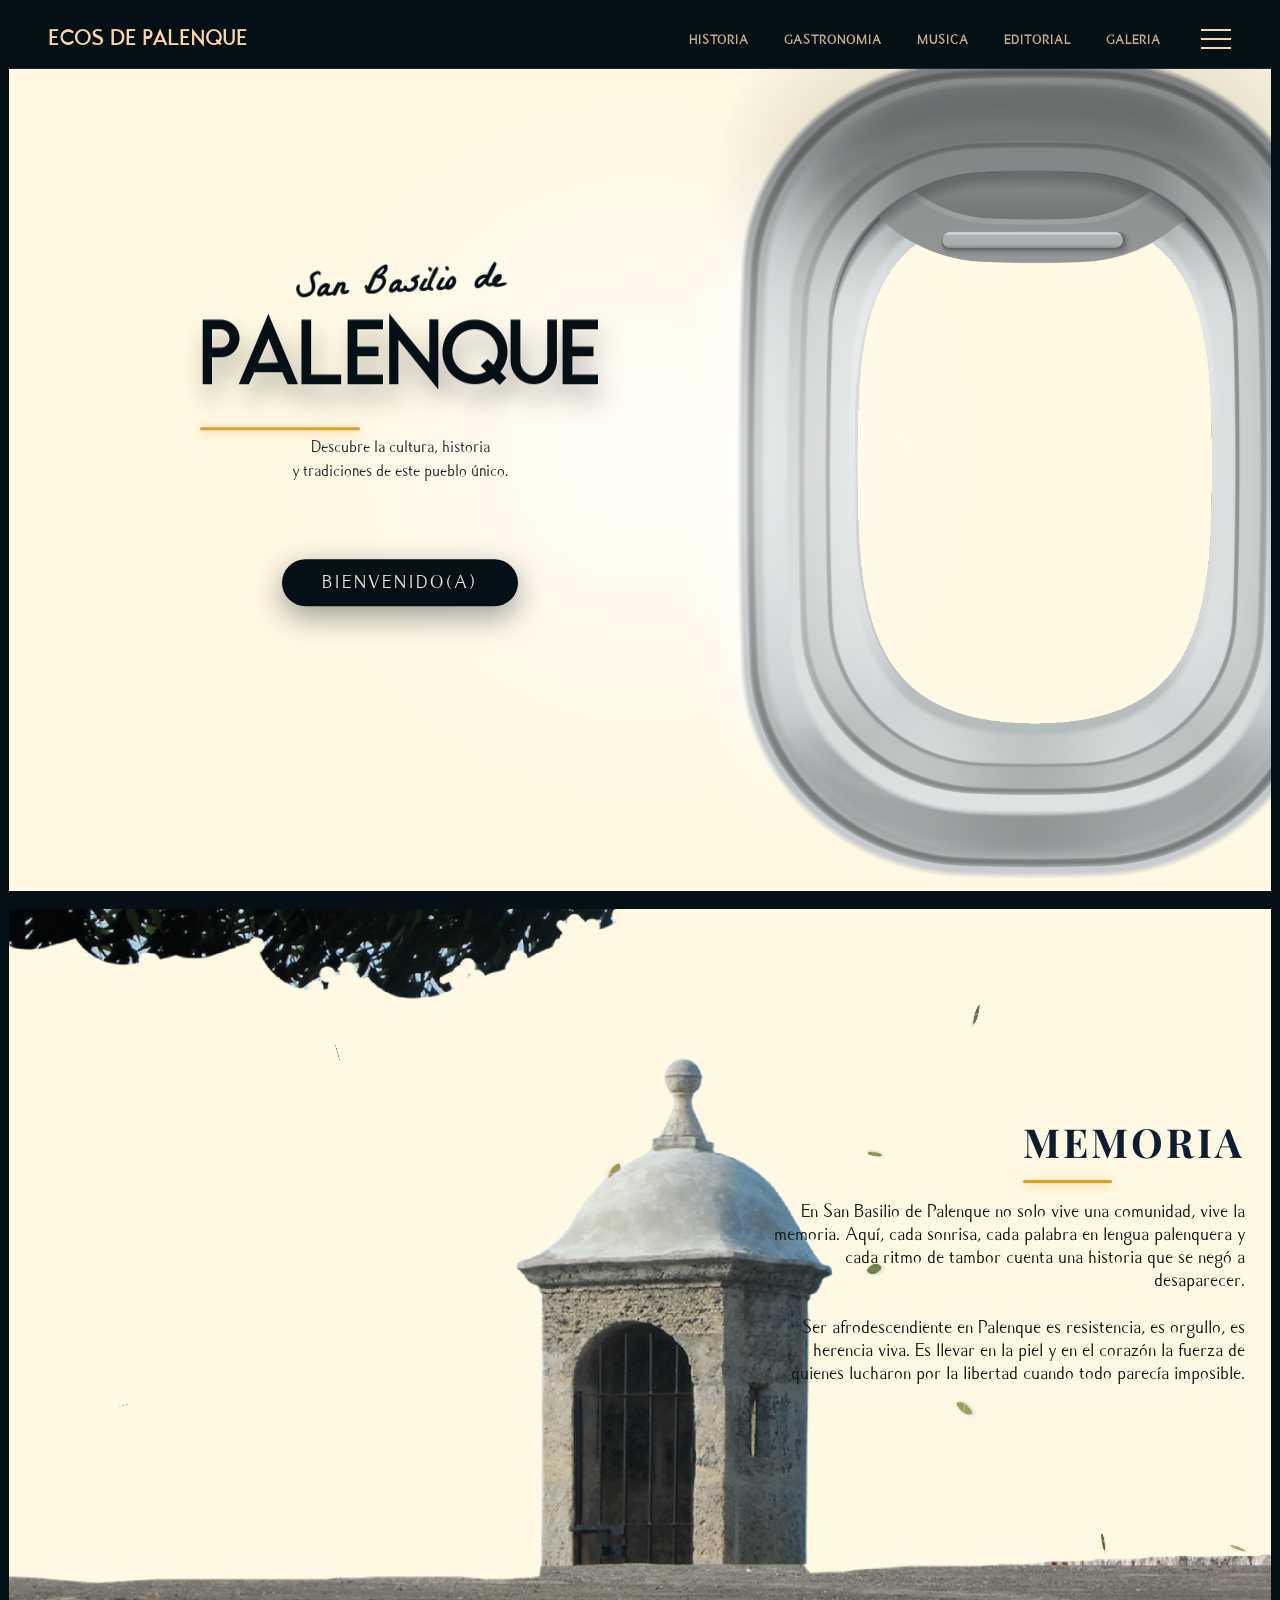
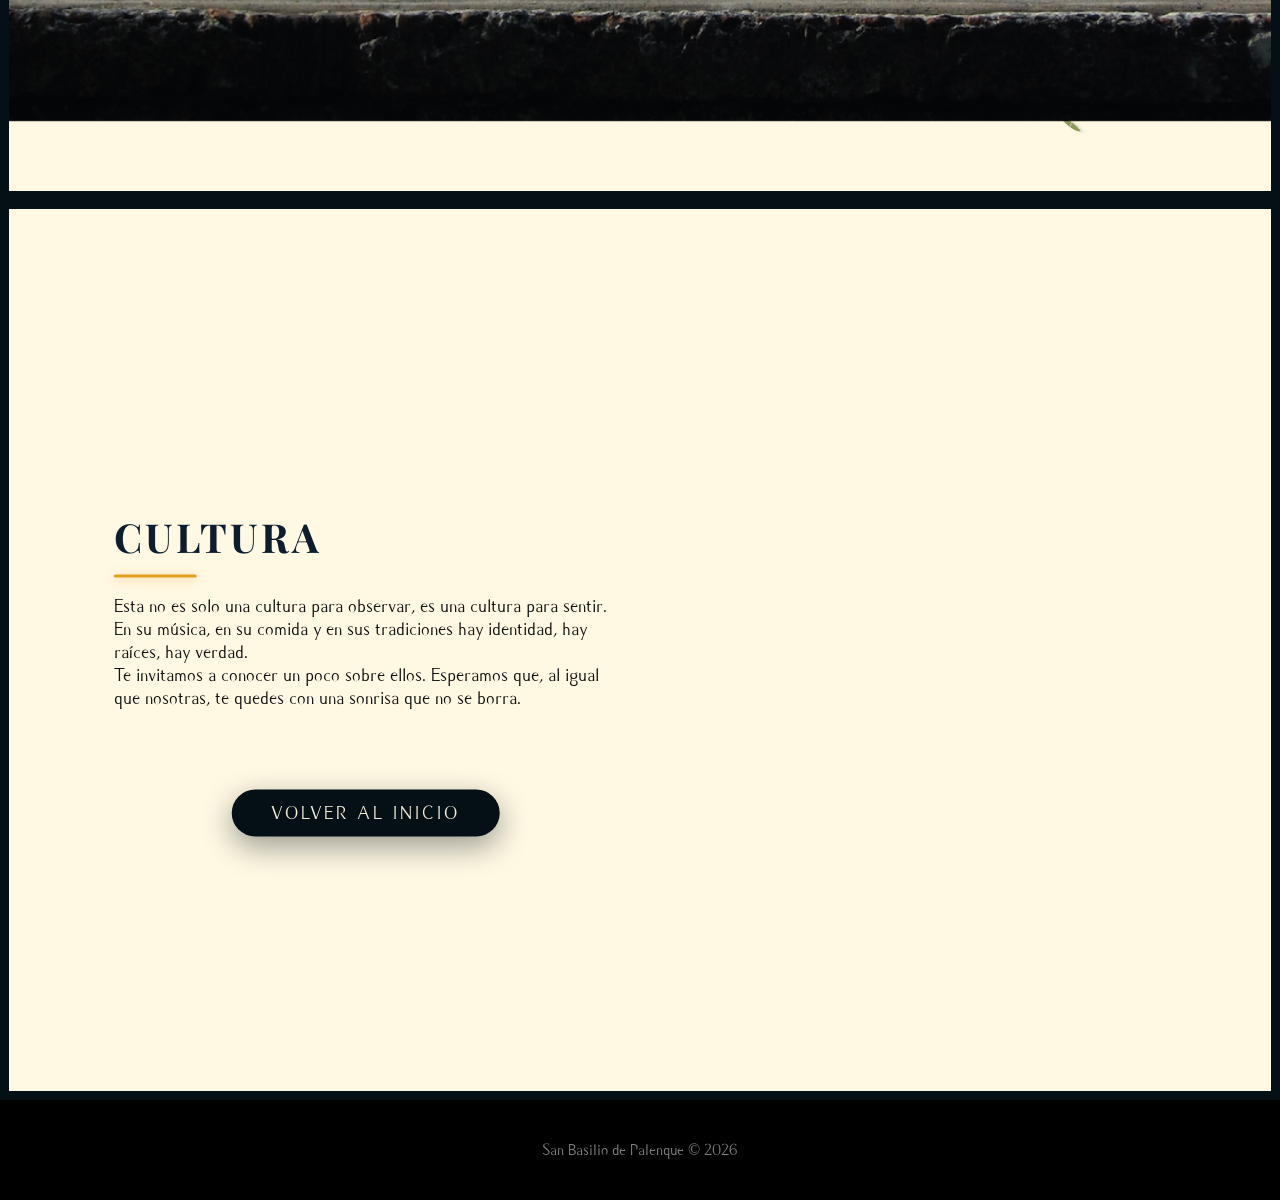
==== 2.html @ d78c1c6d "pagina web de proyecto final" ====
<!DOCTYPE html>
<html lang="es">

<head>
    <meta charset="UTF-8">
    <meta name="viewport" content="width=device-width, initial-scale=1.0">
    <title>San Basilio de Palenque – Portada</title>
    <link rel="stylesheet" href="styles.css?v=10">
</head>

<body>
    <!-- PANEL LATERAL (VENTANA AZUL) -->
    <div class="panel" id="panel">
        <nav>
            <ul>
                <li><a href="2.html">INICIO</a></li>
                <li><a href="explora.html">EXPLORAR</a></li>
                <li><a href="cartografia.html">CARTOGRAFIA</a></li>
                <li><a href="actividades.html">ACTIVIDADES</a></li>
            </ul>
        </nav>
    </div>

    <!-- SECCIÓN 1: PORTADA (AVIÓN) -->
    <section id="hero-parallax" class="sec-parallax">
        <div class="parallax-container">
            <!-- Header con Logo Texto y Nav -->
            <header class="header-principal">
                <div class="header-brand">
                    <span class="ecos-palenque">ECOS DE PALENQUE</span>
                </div>
                <div class="header-right-side">
                    <nav class="nav-desktop">
                        <ul>
                            <li><a href="historia.html">HISTORIA</a></li>
                            <li><a href="gastronomia.html">GASTRONOMIA</a></li>
                            <li><a href="musica.html">MUSICA</a></li>
                            <li><a href="editorial.html">EDITORIAL</a></li>
                            <li><a href="galeria.html">GALERIA</a></li>
                        </ul>
                    </nav>
                    <!-- BOTÓN HAMBURGUESA INTEGRADO -->
                    <div id="btnMenu" class="hamburguesa-header">
                        <span></span>
                        <span></span>
                        <span></span>
                    </div>
                </div>
            </header>

            <div class="layer layer-bg" data-speed="0">
                <img src="parallax/fondo azul.jpg" alt="Fondo Azul" class="hero-window-pos">
            </div>
            
            <div class="layer layer-fg hero-window-layer" data-speed="0">
                <img src="parallax/avion sin fondo2.png" alt="Ventana Avión" class="hero-window-pos"> 
                <div class="light-overlay"></div>
                <div class="hero-title-container">
                    <h2 class="san-basilio">San Basilio de</h2>
                    <h1 class="palenque">PALENQUE</h1>
                    <p class="hero-subtitle">Descubre la cultura, historia<br>y tradiciones de este pueblo único.</p>
                    <button id="btnBienvenida" class="btn-bienvenida">BIENVENIDO(A)</button>
                </div>
            </div>

        </div>
    </section>

    <!-- SECCIÓN 2: MEMORIA (ÁRBOL Y GARITA) -->
    <section id="memory-parallax" class="sec-parallax">
        <div class="parallax-container">
            <div class="layer layer-bg" data-speed="-0.3" style="background-image: url('parallax/fondo azul.jpg');"></div>
            <!-- Capa de Memoria Image parallax -->
            <div class="layer layer-fg" data-speed="0.15">
                <img src="parallax/3.png" alt="Overlay Memoria" class="memory-img-pos">
            </div>
            <!-- Capa de Texto Estática -->
            <div class="layer layer-fg" data-speed="0">
                <div class="content-text memory-text">
                    <h1 class="section-title animate-on-scroll">MEMORIA</h1>
                    <p>En San Basilio de Palenque no solo vive una comunidad, vive la memoria. Aquí, cada sonrisa, cada palabra en lengua palenquera y cada ritmo de tambor cuenta una historia que se negó a desaparecer.</p>
                    <p>Ser afrodescendiente en Palenque es resistencia, es orgullo, es herencia viva. Es llevar en la piel y en el corazón la fuerza de quienes lucharon por la libertad cuando todo parecía imposible.</p>
                </div>
            </div>
        </div>
    </section>

    <!-- SECCIÓN 3: CULTURA (IGLESIA) -->
    <section id="culture-parallax" class="sec-parallax">
        <div class="parallax-container">
            <div class="layer layer-bg" data-speed="-0.3" style="background-image: url('parallax/fondo azul.jpg');"></div>
            <!-- CAPA DE LA IGLESIA -->
            <div class="layer layer-fg" data-speed="1.2"> 
                <img src="parallax/4.png" alt="Church" class="img-full church-img-pos">
            </div>
            <!-- CAPA DE TEXTO -->
            <div class="layer layer-fg" data-speed="0">
                <div class="culture-text-pos">
                    <h1 class="section-title animate-on-scroll">CULTURA</h1>
                    <p>Esta no es solo una cultura para observar, es una cultura para sentir. En su música, en su comida y en sus tradiciones hay identidad, hay raíces, hay verdad.</p>
                    <p>Te invitamos a conocer un poco sobre ellos. Esperamos que, al igual que nosotras, te quedes con una sonrisa que no se borra.</p>
                    <div style="display: flex; justify-content: center; margin-top: 30px;">
                        <a href="2.html" class="btn-bienvenida" style="text-decoration: none; display: inline-block; opacity: 1; animation: none; letter-spacing: 3px;">VOLVER AL INICIO</a>
                    </div>
                </div>
            </div>
        </div>
    </section>

    <footer style="height: 100px; background: #000; display: flex; align-items: center; justify-content: center;">
        <p style="color: #fff; font-family: 'carmelle'; opacity: 0.5;">San Basilio de Palenque &copy; 2026</p>
    </footer>

    <script src="javascript.js"></script>
</body>

</html>
---- styles.css ----
@font-face {
    font-family: "belle";
    src: url("fonts/La Belle Aurore.ttf");
}

@font-face {
    font-family: "bixton";
    src: url("fonts/Brixton Book.ttf");
}

@font-face {
    font-family: "cardo";
    src: url("fonts/Cardo-Regular.ttf");
}

@font-face {
    font-family: "Playfair Display";
    src: url("fonts/PlayfairDisplay-VariableFont_wght.ttf");
}

@font-face {
    font-family: "carmelle";
    src: url("fonts/Caramella_Regular.ttf");
}

/* RESET & BASE */
* {
    margin: 0;
    padding: 0;
    box-sizing: border-box;
}

body {
    background: #fcd5a3;
    overflow-x: hidden;
    scroll-behavior: smooth;
    font-family: "cardo", serif;
}

/* HEADER & NAV - Estilo Minimalista */
/* HEADER & NAV - Estilo Minimalista */
.header-principal {
    position: absolute;
    top: 0;
    left: 0;
    width: 100%;
    height: 60px; /* Cabecera delgada */
    background: #051016; /* Color de la palet: Negro/Azul profundo */
    display: flex;
    justify-content: space-between;
    align-items: center;
    padding: 0 40px;
    z-index: 2500;
    pointer-events: auto;
    border-bottom: 1px solid rgba(255,255,255,0.1);
}

/* Modifier for subpages: sticky to keep nav visible */
.subpage-header {
    position: sticky !important;
    top: 0;
    box-shadow: 0 4px 20px rgba(0,0,0,0.3);
}

.ecos-palenque, .logo-link {
    font-family: 'bixton', sans-serif;
    font-size: 16pt;
    font-weight: bold;
    color: #fcd5a3 !important; /* Color de la paleta: Beige */
    letter-spacing: 2px;
    text-transform: uppercase;
    text-decoration: none;
}

.header-right-side {
    display: flex;
    align-items: center;
    gap: 40px;
}

.nav-desktop {
    pointer-events: auto;
}

.nav-desktop ul {
    display: flex;
    list-style: none;
    gap: 35px;
}

.nav-desktop ul li a {
    font-family: 'caramella', sans-serif;
    font-size: 10pt;
    color: #fcd5a3; /* Color beige de la paleta */
    text-decoration: none;
    text-transform: uppercase;
    letter-spacing: 1px;
    font-weight: 600;
    transition: 0.3s;
    position: relative;
    opacity: 0.8;
}

.nav-desktop ul li a:hover {
    opacity: 1;
}

.nav-desktop ul li a::after {
    content: '';
    position: absolute;
    bottom: -5px;
    left: 0;
    width: 0;
    height: 2px;
    background: #e59f20;
    transition: 0.3s;
}

.nav-desktop ul li a:hover::after {
    width: 100%;
}




/* HAMBURGUESA INTEGRADA EN EL HEADER */
.hamburguesa-header {
    width: 30px;
    height: 20px;
    display: flex;
    flex-direction: column;
    justify-content: space-between;
    cursor: pointer;
    z-index: 3001;
    transition: 0.3s;
}

.hamburguesa-header span {
    display: block;
    width: 100%;
    height: 2px;
    background: #fcd5a3;
    transition: 0.3s;
}

.hamburguesa-header.active span:nth-child(1) {
    transform: translateY(9px) rotate(45deg);
}

.hamburguesa-header.active span:nth-child(2) {
    opacity: 0;
}

.hamburguesa-header.active span:nth-child(3) {
    transform: translateY(-9px) rotate(-45deg);
}

/* PANEL LATERAL (Ajustado a la nueva altura) */
.panel {
    position: fixed;
    top: 70px; /* Justo debajo de la cabecera */
    right: -300px;
    width: 260px;
    height: auto;
    background: rgba(5, 16, 22, 0.95);
    backdrop-filter: blur(10px);
    border-radius: 20px;
    padding: 30px 20px;
    display: flex;
    flex-direction: column;
    align-items: center;
    z-index: 3000;
    transition: 0.6s cubic-bezier(0.23, 1, 0.32, 1);
    box-shadow: 0 10px 30px rgba(0,0,0,0.5);
    border: 1px solid rgba(255,255,255,0.1);
}

.panel.active {
    right: 20px;
}

.nav-panel ul {
    list-style: none;
    text-align: right;
    display: flex;
    flex-direction: column;
    gap: 15px;
}

.panel nav ul {
    list-style: none;
    text-align: center;
    display: flex;
    flex-direction: column;
    gap: 25px;
    padding: 0;
    margin-top: 20px;
}

.panel nav ul li a {
    text-decoration: none;
    color: #fcd5a3; 
    font-family: 'caramella', sans-serif; /* Secciones en Caramella */
    font-size: 13pt; /* Tamaño solicitado */
    letter-spacing: 2px;
    text-transform: uppercase;
    transition: 0.3s;
}

.panel nav ul li a:hover {
    color: #fff;
}

/* SECCIONES PARALLAX CON MARCO DE 15PT AZUL OSCURO */
.sec-parallax {
    position: relative;
    width: 100%;
    height: 100vh;
    overflow: hidden;
    background-color: #051016; /* Azul oscuro solicitado (#051016) */
    display: flex;
    justify-content: center;
    align-items: center;
}

/* El "marco" se crea con un contenedor interno o padding */
.parallax-container {
    position: relative;
    width: calc(100% - 14pt); /* 7pt de cada lado para un margen más delgado */
    height: calc(100vh - 14pt); /* 7pt arriba y abajo */
    overflow: hidden;
    background: #fff8e3; /* Restaurado beige original */
}

#hero-parallax .parallax-container {
    background-image: url('parallax/fondo azul.jpg');
    background-size: cover;
    background-position: center;
}

#hero-parallax .layer {
    width: 100%; 
    height: 100%;
}

.layer {
    position: absolute;
    top: 0;
    left: 0;
    width: 100%;
    height: 100%;
    will-change: transform;
}

#hero-parallax .layer {
    width: 100%;
    height: 100%;
}

.layer-bg {
    z-index: 5;
    width: 100% !important;
    height: 120% !important; /* Extra height to prevent white gaps during scroll */
    left: 0 !important;
    top: -10% !important; /* Anchor higher to compensate for extra height */
    position: absolute;
    background-size: cover;
    background-position: center;
    will-change: transform;
}

#hero-parallax .layer-bg {
    z-index: 10;
}

.layer-fg {
    z-index: 20;
    display: flex;
    justify-content: center;
    align-items: center;
    width: 100%;
    height: 100%;
}

/* ANIMACIONES DE ENTRADA AL SCROLL */
.animate-text {
    opacity: 0;
    filter: blur(8px);
    transition: opacity 1.5s ease-out, filter 1.5s ease-out;
    will-change: opacity, filter;
}

.animate-text.visible {
    opacity: 1;
    filter: blur(0px);
}

.img-full {
    width: 80%; /* Reducido para que no ocupen todo el contenedor */
    height: 80%;
    object-fit: contain; /* Para que la forma se mantenga proporcional y queden más pequeñas */
}

/* POSICIONAMIENTO DE TEXTO EN HERO (74pt, 78pt) */
.hero-title-container {
    position: absolute;
    z-index: 1000; 
    top: 48%; /* Subido un poco por el header nuevo */
    left: 31%; 
    transform: translate(-50%, -50%);
    display: flex;
    flex-direction: column;
    align-items: center; 
    text-align: center; 
    pointer-events: none;
    animation: floatingTextCenter 5s ease-in-out infinite;
}

.hero-subtitle {
    font-family: 'caramella', sans-serif;
    font-size: 13pt;
    color: #051016;
    margin-top: 15px;
    margin-bottom: 25px;
    line-height: 1.4;
    opacity: 0.9;
    font-weight: 500;
}

.section-title {
    font-family: 'Playfair Display', serif;
    font-size: 40pt;
    color: #051016;
    letter-spacing: 3px;
    text-transform: uppercase;
    margin-bottom: 30px;
    position: relative;
    display: inline-block;
    opacity: 0;
    transform: translateY(20px);
    transition: opacity 1s ease, transform 1s ease;
}

.section-title.visible {
    opacity: 1;
    transform: translateY(0);
}

.section-title::after {
    content: '';
    position: absolute;
    bottom: -15px;
    left: 0;
    width: 0%;
    height: 3px;
    background: #e59f20; 
    border-radius: 2px;
    opacity: 0;
    box-shadow: 0 2px 10px rgba(229, 159, 32, 0.5);
    transition: width 1.2s cubic-bezier(0.16, 1, 0.3, 1), opacity 0.5s ease;
    transition-delay: 0.5s;
}

.section-title.visible::after {
    width: 40%;
    opacity: 1;
}

/* Variante clara para fondos oscuros */
.section-title.light {
    color: #ffffff;
}


.san-basilio {
    font-family: 'belle', cursive;
    font-size: 26pt; 
    color: #051016; 
    transform: rotate(-3deg);
    margin-bottom: -25px; 
    opacity: 0;
    animation: sanBasilioFadeIn 1.5s cubic-bezier(0.16, 1, 0.3, 1) 0.5s forwards;
    z-index: 2;
}

.palenque {
    font-family: 'bixton', sans-serif;
    font-size: 65pt; 
    color: #051016; 
    letter-spacing: 5px;
    text-transform: uppercase;
    margin-top: 5px;
    position: relative;
    z-index: 1;
    opacity: 0;
    animation: palenqueReveal 2s cubic-bezier(0.16, 1, 0.3, 1) 0.2s forwards;
}

.palenque::after {
    content: '';
    position: absolute;
    bottom: -10px;
    left: 0;
    width: 0%;
    height: 3px;
    background: #e59f20; 
    border-radius: 2px;
    opacity: 0;
    animation: lineDraw 1.2s cubic-bezier(0.16, 1, 0.3, 1) 1.8s forwards;
    box-shadow: 0 2px 10px rgba(229, 159, 32, 0.5);
}

@keyframes sanBasilioFadeIn {
    0% { opacity: 0; transform: rotate(-8deg) translateY(-30px); }
    100% { opacity: 1; transform: rotate(-3deg) translateY(0); }
}

@keyframes palenqueReveal {
    0% {
        opacity: 0;
        filter: blur(10px);
        letter-spacing: 30px;
        color: transparent;
        -webkit-text-stroke: 1px rgba(5, 16, 22, 0.3);
    }
    40% {
        opacity: 1;
        filter: blur(0px);
        color: transparent;
        -webkit-text-stroke: 2px rgba(5, 16, 22, 0.8);
    }
    100% {
        opacity: 1;
        filter: blur(0px);
        letter-spacing: 4px;
        color: #051016; 
        -webkit-text-stroke: 0px transparent;
        text-shadow: 
            1px 1px 0px rgba(255, 255, 255, 0.3),
            5px 15px 25px rgba(5, 16, 22, 0.3);
    }
}

@keyframes lineDraw {
    0% { width: 0%; opacity: 0; }
    100% { width: 40%; opacity: 1; }
}

@keyframes floatingTextLeft {
    0%, 100% { transform: translateY(-50%); }
    50% { transform: translateY(-53%); }
}

/* POSICIONAMIENTO VENTANA AVIÓN */
.hero-window-layer {
    z-index: 50;
}

.hero-window-pos {
    width: 100%;
    height: 100%;
    object-fit: cover; 
    position: absolute;
    top: 0;
    left: 0;
    pointer-events: none;
}

/* BOTÓN BIENVENIDA CENTRADO PRO */
.btn-bienvenida {
    margin-top: 50px;
    background: #051016;
    color: #f1ebd8;
    border: none;
    padding: 12px 40px;
    font-family: 'caramella', sans-serif;
    font-size: 14pt;
    letter-spacing: 12px;
    cursor: pointer;
    border-radius: 50px;
    transition: transform 0.5s, background 0.5s, box-shadow 0.5s;
    pointer-events: auto;
    box-shadow: 0 10px 30px rgba(5, 16, 22, 0.4);
    z-index: 2000;
    opacity: 0;
    animation: btnSlideUp 1s cubic-bezier(0.16, 1, 0.3, 1) 2.2s forwards;
}

@keyframes btnSlideUp {
    0% { opacity: 0; letter-spacing: 12px; }
    100% { opacity: 1; letter-spacing: 3px; }
}

.btn-bienvenida:hover {
    transform: scale(1.1);
    background: #e59f20;
    box-shadow: 0 15px 40px rgba(229, 159, 32, 0.5);
}

/* EFECTO DE LUZ CINEMÁTICA EN VENTANA (Sigue Cursor) */
.light-overlay {
    position: absolute;
    width: 100%;
    height: 100%;
    background: radial-gradient(circle at var(--mouseX, 50%) var(--mouseY, 50%), rgba(255,255,255,0.7) 0%, rgba(255,255,255,0) 45%);
    top: 0;
    left: 0;
    pointer-events: none;
    z-index: 60;
    mix-blend-mode: overlay;
    transition: background 0.1s ease;
}

/* AJUSTE IGLESIA - DESCENSO */
.church-img-pos {
    width: 39.89% !important; 
    height: 96.85% !important; 
    left: 53% !important; 
    top: 56.86% !important; /* Posición original para que encaje al centrarse */
    object-fit: contain;
    position: absolute;
    z-index: 80; 
}

#hero-parallax .layer-bg {
    background-image: url('parallax/fondo azul.jpg');
    background-size: cover;
    background-position: center;
    width: 100% !important;
    height: 100% !important;
    left: 50% !important;
    top: 50% !important;
    transform: translate(-50%, -50%);
    z-index: 10;
}

#hero-parallax .layer-bg {
    z-index: 10;
}

/* POSICIONAMIENTO VENTANA AVIÓN - Borde con borde con el fondo */
.hero-window-pos {
    width: 115% !important; /* Aumentado masivamente para evitar cortes */
    height: 115% !important;
    left: 50% !important; 
    top: 50% !important;
    transform: translate(-50%, -50%) !important;
    object-fit: cover; 
    position: absolute;
}

/* CATEGORÍAS CIRCULARES (FOOTER PORTADA) */
.categories-container {
    position: absolute;
    bottom: 40px;
    left: 0;
    width: 100%;
    display: flex;
    justify-content: center;
    gap: 40px;
    z-index: 1500;
    pointer-events: auto;
}

.category-card {
    display: flex;
    flex-direction: column;
    align-items: center;
    text-decoration: none;
    transition: 0.4s cubic-bezier(0.175, 0.885, 0.32, 1.275);
}

.card-circle {
    width: 130px;
    height: 130px;
    border-radius: 50%;
    overflow: hidden;
    border: 3px solid #fdfaf3;
    box-shadow: 0 10px 25px rgba(0,0,0,0.3);
    margin-bottom: 15px;
    transition: 0.4s;
    background: #051016;
}

.card-circle img {
    width: 100%;
    height: 100%;
    object-fit: cover;
    transition: 0.5s;
}

.category-card span {
    font-family: 'caramella', sans-serif;
    font-size: 11pt;
    color: #051016;
    font-weight: 600;
    letter-spacing: 1px;
    text-shadow: 1px 1px 10px rgba(255,255,255,0.8);
}

.category-card:hover {
    transform: translateY(-10px);
}

.category-card:hover .card-circle {
    border-color: #e59f20;
    box-shadow: 0 15px 35px rgba(229, 159, 32, 0.4);
}

.category-card:hover .card-circle img {
    transform: scale(1.15);
}

/* POSICIONAMIENTO MEMORIA (ÁRBOL Y GARITA) */
.memory-img-pos {
    width: 115% !important; 
    height: 115% !important; 
    left: 50% !important; 
    top: 50% !important; 
    transform: translate(-50%, -50%) !important;
    object-fit: cover !important; 
    position: absolute;
}

/* POSICIONAMIENTO TEXTO MEMORIA (Alineado derecha según referencia) */
.memory-text {
    position: absolute;
    right: 2% !important;
    top: 40% !important;
    left: auto !important;
    transform: translateY(-50%) !important;
    width: 38%;
    text-align: right;
    font-family: 'cardo', serif;
    font-size: 14pt;
    color: #111;
    line-height: normal;
    animation: complementaryFloat 6s ease-in-out infinite alternate;
}

.memory-text p {
    margin-bottom: 1.5rem;
}

@keyframes complementaryFloat {
    0% { margin-top: 0px; }
    100% { margin-top: -15px; }
}

/* POSICIONAMIENTO IGLESIA (Restaurado a tu posición preferida) */
.church-img-pos {
    width: 39.89% !important; 
    height: 96.85% !important; 
    left: 53% !important; 
    top: 20% !important;  /* Subido todavía más según pedido del usuario */
    object-fit: contain;
    position: absolute;
    z-index: 80; 
}

/* POSICIONAMIENTO TEXTO CULTURA ANTERIOR */
.culture-text-pos {
    position: absolute;
    left: 28.30%; 
    top: 52.68%; 
    width: 40%; 
    text-align: left;
    font-family: 'cardo', serif;
    font-size: 14pt;
    color: #111;
    line-height: normal;
    transform: translate(-50%, -50%); 
    animation: complementaryFloat 6s ease-in-out infinite alternate;
}


/* RESPONSIVE */
@media (max-width: 1024px) {
    .nav-desktop { display: none; }
    .content-text {
        max-width: 80%;
        right: 10% !important;
        left: 10% !important;
        text-align: center !important;
        top: 50% !important;
        transform: translateY(-50%);
        background: rgba(255,255,255,0.8);
        padding: 20px;
        border-radius: 10px;
    }
}


/* RESPONSIVE */
@media (max-width: 1024px) {
    .titulo {
        font-size: 7rem;
    }

    .subtitulo {
        font-size: 3rem;
    }

    .nav-desktop {
        display: none;
    }

    .final-text h2 {
        font-size: 5rem;
    }
}

/* =============================================
   FIN PORTADA – resto de estilos del sitio
   ============================================= */

@font-face {
    font-family: 'Remola';
    src: url('fonts/Remola-Regular.ttf') format('truetype');
    font-weight: normal;
    font-style: normal;
}

@font-face {
    font-family: 'caramella';
    src: url('fonts/Caramella_Regular.ttf') format('truetype');
    font-weight: normal;
    font-style: normal;
}

* {
    margin: 0;
    padding: 0;
    box-sizing: border-box;
    font-family: 'Caramella', sans-serif;
}

body {
    font-family: 'Caramella', sans-serif;
    color: #1d1d1f;
    line-height: 1.5;
    background-color: #fbfbfd;
    overflow-x: hidden;
}

h1,
h2,
h3,
h4,
h5,
h6 {
    font-family: 'Le Jour Serif', serif;
}

.header {
    position: absolute;
    top: 0;
    width: 100%;
    padding: 2rem 5%;
    z-index: 10;
}

.nav {
    display: flex;
    justify-content: flex-end;
    align-items: center;
    gap: 2rem;
}

.nav-links {
    list-style: none;
    display: flex;
    gap: 2rem;
}

.nav-links a {
    text-decoration: none;
    color: white;
    font-size: 0.9rem;
    text-transform: uppercase;
    letter-spacing: 1px;
}

.nav-links a.active {
    font-weight: 600;
}

.btn-explora {
    background-color: #e59f20;
    color: #0b1d2e;
    padding: 0.5rem 1.5rem;
    border-radius: 20px;
    text-decoration: none;
    font-weight: 600;
    text-transform: uppercase;
    font-size: 0.9rem;
}

.hero {
    height: 100vh;
    min-height: 700px;
    background: linear-gradient(to bottom, #f39c12, #f7c873);
    position: relative;
    display: flex;
    flex-direction: column;
    justify-content: center;
    padding: 0 5%;
    overflow: hidden;
}

.hero::after {
    content: "";
    position: absolute;
    bottom: 0;
    left: 0;
    width: 100%;
    height: 150px;
    background: linear-gradient(to top, rgba(0, 0, 0, 0.4), transparent);
    z-index: 2;
    pointer-events: none;
}

/* SISTEMA PARALLAX POR CAPAS */
.plx-layer {
    position: absolute;
    will-change: transform;
}

.fondo {
    width: 100%;
    height: 100%;
    object-fit: cover;
    z-index: 1;
    top: 0;
    left: 0;
}

.nube {
    z-index: 2;
    width: 200px;
    opacity: 1;
}

.n1 {
    top: 20%;
    left: 20%;
}

.n2 {
    top: 30%;
    left: 50%;
}

.n3 {
    top: 40%;
    left: 70%;
}

.n4 {
    top: 25%;
    left: 80%;
}

.persona {
    z-index: 3;
    bottom: 0;
    filter: drop-shadow(0 15px 20px rgba(0, 0, 0, 0.4));
}

.p1 {
    left: 5%;
    width: 260px;
}

.p2 {
    left: 25%;
    width: 320px;
}

.p3 {
    right: 25%;
    width: 300px;
}

.p4 {
    right: 5%;
    width: 260px;
}

.hero-content {
    max-width: 600px;
    margin-bottom: 6rem;
    position: relative;
    z-index: 10;
    will-change: transform, opacity;
}

.hero-content h2 {
    font-family: 'Playfair Display', serif;
    font-style: italic;
    color: #fff;
    font-size: 3rem;
    margin-bottom: -1rem;
    font-weight: 400;
}

.hero-content h1 {
    font-family: 'Playfair Display', serif;
    font-size: 5.5rem;
    font-weight: 700;
    margin-bottom: 0.5rem;
    color: #fff;
    letter-spacing: 2px;
}

.hero-content p {
    font-size: 1.2rem;
    letter-spacing: 2px;
    margin-bottom: 2.5rem;
    color: rgba(255, 255, 255, 0.9);
}

.hero-buttons {
    display: flex;
    gap: 1.5rem;
}


.btn-secondary {
    background-color: #e59f20;
    color: #0b1d2e;
    padding: 0.8rem 2rem;
    border-radius: 30px;
    text-decoration: none;
    font-weight: 600;
    transition: transform 0.3s;
}

.btn-primary:hover {
    transform: translateY(-3px);
}

.btn-secondary:hover {
    background-color: white;
    color: #0b1d2e;
}

.categories-container {
    position: absolute;
    bottom: -50px;
    left: 5%;
    right: 5%;
    display: flex;
    justify-content: center;
    gap: 2rem;
    flex-wrap: wrap;
    background: white;
    padding: 2rem;
    border-radius: 20px;
    box-shadow: 0 20px 40px rgba(0, 0, 0, 0.3);
    z-index: 20;
}

.category-card {
    display: flex;
    flex-direction: column;
    align-items: center;
    justify-content: center;
    text-decoration: none;
    color: #555;
    width: 100px;
    transition: transform 0.3s, color 0.3s;
}

.category-card:hover {
    transform: translateY(-5px);
    color: #e59f20;
}

.icon {
    font-size: 2.5rem;
    margin-bottom: 0.8rem;
}

.category-card span {
    font-size: 0.9rem;
    font-weight: 600;
    text-align: center;
    line-height: 1.2;
}

/* Category Pages Base Style */
.page-header {
    background-color: #0b1d2e;
    padding: 2rem 5%;
    display: flex;
    justify-content: space-between;
    align-items: center;
}

.logo-link {
    color: #e59f20;
    font-family: 'Playfair Display', serif;
    font-size: 1.5rem;
    text-decoration: none;
    font-weight: bold;
    display: flex;
    align-items: center;
}

.header-logo {
    height: 50px;
    width: auto;
    object-fit: contain;
}

.page-container {
    padding: 5rem 10%;
    min-height: calc(100vh - 80px);
    background-color: #f8f9fa;
    color: #333;
}

.page-container h1 {
    font-family: 'Playfair Display', serif;
    color: #0b1d2e;
    margin-bottom: 1.5rem;
    font-size: 3.5rem;
}

.page-container p {
    font-size: 1.1rem;
    line-height: 1.8;
    color: #555;
    max-width: 800px;
}

.back-link {
    display: inline-block;
    margin-top: 3rem;
    color: #e59f20;
    text-decoration: none;
    font-weight: 600;
    border: 2px solid #e59f20;
    padding: 0.5rem 1.5rem;
    border-radius: 20px;
    transition: all 0.3s;
}

.back-link:hover {
    background-color: #e59f20;
    color: white;
}

/* --- ESTILO VISION-OS (APPLE VISION PRO) PARA LA GALERÍA --- */
.editorial-page-v4 {
    display: flex;
    flex-direction: column;
    align-items: center;
    background-color: #f5f5f7;
    /* Gris Apple muy claro */
    min-height: 100vh;
    padding: 6rem 2rem;
    /* Reducido un poco */
    gap: 80px;
    /* Antes 120px, ahora más compacto */
}

.typewriter-v3 {
    font-family: 'Playfair Display', serif;
    font-size: 5rem;
    color: #1d1d1f;
    margin-bottom: 1rem;
    /* Reducido */
}

.intro-text-v5 {
    max-width: 800px;
    font-size: 1.4rem;
    color: #6e6e73;
    text-align: center;
    line-height: 1.6;
    margin: 0 auto 4rem auto;
}

/* Publicaciones Original Style Refined */
.digital-publications-v3 {
    width: 100%;
    max-width: 1100px;
}

.section-title-v3 {
    font-size: 2.5rem;
    color: #1d1d1f;
    margin-bottom: 3rem;
    text-align: left;
}

.flipbook-card-v3 {
    display: flex;
    background: #fff;
    border-radius: 30px;
    overflow: hidden;
    box-shadow: 0 20px 60px rgba(0, 0, 0, 0.05);
    border: 1px solid rgba(0, 0, 0, 0.03);
}

.flipbook-preview-v3 {
    flex: 0.8;
    height: 450px;
}

.preview-img-v3 {
    width: 100%;
    height: 100%;
    object-fit: cover;
}

.flipbook-content-v3 {
    flex: 1.2;
    padding: 4rem;
    display: flex;
    flex-direction: column;
    justify-content: center;
    gap: 1.5rem;
}

.category-tag {
    color: #e59f20;
    font-weight: 700;
    text-transform: uppercase;
    letter-spacing: 2px;
    font-size: 0.9rem;
}

.btn-read-v3 {
    background: #0071e3;
    /* Azul Apple */
    color: #fff;
    padding: 1rem 2.5rem;
    border-radius: 50px;
    font-weight: 600;
    width: fit-content;
    transition: all 0.3s;
}

.btn-read-v3:hover {
    background: #0077ed;
    transform: scale(1.02);
}

/* --- ANIMACIONES ADICIONALES PARA EL FLIPBOOK --- */
.flipbook-card-v3 {
    transition: all 0.5s cubic-bezier(0.23, 1, 0.32, 1);
    transform-style: preserve-3d;
}

.flipbook-card-v3:hover {
    transform: translateY(-15px) rotateX(2deg) rotateY(-2deg);
    box-shadow: 0 40px 80px rgba(0, 0, 0, 0.1);
}

.preview-img-v3 {
    transition: transform 0.8s cubic-bezier(0.23, 1, 0.32, 1);
}

.flipbook-card-v3:hover .preview-img-v3 {
    transform: scale(1.05) translateZ(20px);
}

/* Animación de flotado suave para la portada */
@keyframes floatPreview {

    0%,
    100% {
        transform: translateY(0);
    }

    50% {
        transform: translateY(-10px);
    }
}

.preview-img-v3 {
    animation: floatPreview 6s ease-in-out infinite;
}

/* Efecto de brillo (shimmer) al pasar el mouse */
.flipbook-card-v3::after {
    content: '';
    position: absolute;
    top: -50%;
    left: -50%;
    width: 200%;
    height: 200%;
    background: linear-gradient(45deg,
            transparent,
            rgba(255, 255, 255, 0.1),
            transparent);
    transform: rotate(45deg);
    transition: 0.8s;
    pointer-events: none;
    opacity: 0;
}

.flipbook-card-v3:hover::after {
    left: 100%;
    opacity: 1;
}

/* Escalonamiento de elementos internos al aparecer con scroll */
.flipbook-card-v3.visible .category-tag {
    animation: fadeInRight 0.8s 0.2s both;
}

.flipbook-card-v3.visible h3 {
    animation: fadeInRight 0.8s 0.4s both;
}

.flipbook-card-v3.visible p {
    animation: fadeInRight 0.8s 0.6s both;
}

.flipbook-card-v3.visible .btn-read-v3 {
    animation: fadeInRight 0.8s 0.8s both;
}

@keyframes fadeInRight {
    from {
        opacity: 0;
        transform: translateX(30px);
    }

    to {
        opacity: 1;
        transform: translateX(0);
    }
}

/* ==================================================
   VISION-OS 3D GALLERY
   ================================================== */
.visionos-gallery-section {
    width: 100%;
    padding: 8rem 0;
    overflow: hidden;
    display: flex;
    flex-direction: column;
    align-items: center;
    background: transparent;
}

.section-title-vision {
    font-family: 'Playfair Display', serif;
    font-size: 3rem;
    color: #1d1d1f;
    margin-bottom: 3rem;
    text-align: center;
}

.visionos-carousel-container {
    position: relative;
    width: 100%;
    max-width: 1600px;
    height: 650px;
    perspective: 1200px;
    display: flex;
    justify-content: center;
    align-items: center;
}

.visionos-track {
    position: relative;
    width: 100%;
    height: 100%;
    transform-style: preserve-3d;
    display: flex;
    justify-content: center;
    align-items: center;
}

.visionos-card {
    position: absolute;
    width: 500px;
    height: 600px;
    border-radius: 35px;
    overflow: hidden;
    transition: all 0.9s cubic-bezier(0.2, 0.8, 0.2, 1);
    box-shadow: 0 40px 80px rgba(0, 0, 0, 0.2);
    cursor: pointer;
    /* hide off-screen to avoid performance issues */
    opacity: 0;
    pointer-events: none;
    background: #000;
}

/* Mejora de la calidad de imágenes integrando filtros */
.visionos-card img {
    width: 100%;
    height: 100%;
    object-fit: cover;
    filter: contrast(1.05) saturate(1.1) brightness(0.9);
    transition: filter 0.5s ease;
}

.visionos-card.active img {
    filter: contrast(1.15) saturate(1.2) brightness(1.05);
    /* Quality pop clearly in front */
}

/* Glassmorphic Overlay mirroring the requested UI */
.glass-overlay {
    position: absolute;
    bottom: 0;
    left: 0;
    width: 100%;
    background: rgba(40, 40, 40, 0.45);
    backdrop-filter: blur(25px);
    -webkit-backdrop-filter: blur(25px);
    border-top: 1px solid rgba(255, 255, 255, 0.15);
    padding: 2.5rem 2rem;
    color: #fff;
    opacity: 0;
    transform: translateY(20px);
    transition: all 0.6s cubic-bezier(0.2, 0.8, 0.2, 1) 0.1s;
}

.visionos-card.active .glass-overlay {
    opacity: 1;
    transform: translateY(0);
}

.glass-overlay-top {
    display: flex;
    justify-content: space-between;
    align-items: center;
    margin-bottom: 1.5rem;
}

.glass-overlay-top h3 {
    font-family: 'Inter', sans-serif;
    font-size: 1.8rem;
    font-weight: 500;
    color: #fff;
    margin: 0;
}

.glass-date {
    font-size: 0.85rem;
    font-weight: 600;
    color: rgba(255, 255, 255, 0.7);
    text-transform: uppercase;
    letter-spacing: 1px;
}

.glass-quote {
    font-size: 1.2rem;
    font-family: 'Playfair Display', serif;
    font-style: italic;
    line-height: 1.4;
    margin-bottom: 1.5rem;
    color: rgba(255, 255, 255, 0.95);
}

.glass-bottom-text {
    font-size: 0.85rem;
    color: rgba(255, 255, 255, 0.6);
    line-height: 1.6;
}

/* Base Bottom Controls (Pill) */
.visionos-controls {
    position: absolute;
    bottom: -60px;
    display: flex;
    align-items: center;
    gap: 1.5rem;
    background: rgba(255, 255, 255, 0.7);
    backdrop-filter: blur(20px);
    -webkit-backdrop-filter: blur(20px);
    border: 1px solid rgba(255, 255, 255, 0.8);
    padding: 0.8rem 1.5rem;
    border-radius: 50px;
    box-shadow: 0 10px 40px rgba(0, 0, 0, 0.1);
    z-index: 200;
}

.glass-btn {
    background: rgba(255, 255, 255, 0.4);
    border: none;
    width: 45px;
    height: 45px;
    border-radius: 50%;
    display: flex;
    align-items: center;
    justify-content: center;
    color: #1d1d1f;
    cursor: pointer;
    transition: all 0.3s ease;
    box-shadow: 0 2px 10px rgba(0, 0, 0, 0.05);
}

.glass-btn:hover {
    background: #fff;
    transform: scale(1.1);
    box-shadow: 0 5px 15px rgba(0, 0, 0, 0.15);
}

.control-indicator {
    display: flex;
    align-items: center;
    gap: 1rem;
    padding: 0 1rem;
}

.control-indicator img {
    width: 40px;
    height: 40px;
    border-radius: 50%;
    object-fit: cover;
    box-shadow: 0 2px 10px rgba(0, 0, 0, 0.2);
}

.indicator-text {
    display: flex;
    flex-direction: column;
}

.indicator-text span:first-child {
    font-weight: 600;
    font-size: 0.95rem;
    color: #1d1d1f;
}

.indicator-text span:last-child {
    font-size: 0.75rem;
    color: #6e6e73;
}

/* Responsiveness */
@media (max-width: 1024px) {
    .visionos-card {
        width: 350px;
        height: 500px;
    }

    .visionos-carousel-container {
        height: 500px;
    }
}

@media (max-width: 768px) {
    .visionos-card {
        width: 280px;
        height: 420px;
    }

    .visionos-carousel-container {
        height: 420px;
    }
}

/* ==================================================
   EDITORIAL V4 - SYMMETRICAL STRUCTURE
   ================================================== */
.editorial-grid-v4 {
    display: grid;
    grid-template-columns: 1fr 1fr;
    gap: 3rem;
    max-width: 1400px;
    margin: 4rem auto;
    width: 100%;
}

.premium-card-v4 {
    background: #fff;
    border-radius: 30px;
    overflow: hidden;
    box-shadow: 0 20px 60px rgba(0, 0, 0, 0.05);
    border: 1px solid rgba(0, 0, 0, 0.03);
    height: 100%;
    display: flex;
    flex-direction: column;
    transition: all 0.5s cubic-bezier(0.23, 1, 0.32, 1);
}

.premium-card-v4:hover {
    transform: translateY(-10px);
    box-shadow: 0 30px 80px rgba(0, 0, 0, 0.1);
}

.card-preview-v4 {
    height: 300px;
    overflow: hidden;
    position: relative;
}

.card-preview-v4 img {
    width: 100%;
    height: 100%;
    object-fit: cover;
    transition: transform 0.8s ease;
}

.premium-card-v4:hover .card-preview-v4 img {
    transform: scale(1.1);
}

.card-body-v4 {
    padding: 3rem;
    flex-grow: 1;
    display: flex;
    flex-direction: column;
    gap: 1.5rem;
}

.badge-v4 {
    background: rgba(0, 113, 227, 0.1);
    color: #0071e3;
    padding: 0.5rem 1rem;
    border-radius: 50px;
    font-size: 0.85rem;
    font-weight: 600;
    width: fit-content;
}

.card-body-v4 h3 {
    font-family: 'Playfair Display', serif;
    font-size: 2.2rem;
    color: #1d1d1f;
}

.card-body-v4 p {
    color: #666;
    line-height: 1.6;
    font-size: 1.05rem;
}

/* Forms & Buttons V4 */
.form-row-v4 {
    display: grid;
    grid-template-columns: 1fr 1fr;
    gap: 1.5rem;
}

.field-v4 {
    display: flex;
    flex-direction: column;
    gap: 0.5rem;
}

.field-v4 label {
    font-weight: 600;
    font-size: 0.85rem;
    color: #1d1d1f;
}

.field-v4 input,
.field-v4 select {
    padding: 0.8rem 1rem;
    border-radius: 12px;
    border: 1px solid #e5e5e7;
    background: #fbfbfd;
    font-size: 1rem;
    transition: all 0.3s;
}

.btn-action-v4,
.btn-whatsapp-v4 {
    display: inline-block;
    padding: 1rem 2rem;
    border-radius: 50px;
    text-align: center;
    font-weight: 700;
    text-decoration: none;
    cursor: pointer;
    transition: all 0.3s;
    border: none;
}

.btn-action-v4 {
    background: #0071e3;
    color: #fff;
    margin-top: auto;
}

.btn-whatsapp-v4 {
    background: #25d366;
    color: #fff;
    width: 100%;
    margin-top: 1rem;
    animation: btnPulse 2s infinite;
}

.back-link-v3 {
    display: block;
    text-align: center;
    margin-top: 4rem;
    color: #0071e3;
    font-weight: 600;
    text-decoration: none;
}

@media (max-width: 1024px) {
    .editorial-grid-v4 {
        grid-template-columns: 1fr;
        padding: 0 1rem;
    }
}

.intro-text-v3 {
    text-align: center;
    max-width: 800px;
    margin: 0 auto 3rem;
    font-size: 1.25rem;
    color: #424245;
    line-height: 1.6;
}

.section-title-v3 {
    font-family: 'Playfair Display', serif;
    font-size: 2.5rem;
    color: #1d1d1f;
    margin-bottom: 2rem;
    position: relative;
    padding-bottom: 1rem;
}

.section-title-v3::after {
    content: '';
    position: absolute;
    bottom: 0;
    left: 0;
    width: 60px;
    height: 4px;
    background: #0071e3;
    border-radius: 2px;
}

/* ==================================================
   EDITORIAL V5 - IMAGE-BASED REFACTOR
   ================================================== */
.editorial-page-v5 {
    padding: 6rem 1.5rem;
    max-width: 1400px;
    margin: 0 auto;
    display: flex;
    flex-direction: column;
    gap: 6rem;
}

.intro-text-v5 {
    text-align: center;
    font-size: 1.4rem;
    color: #424245;
    max-width: 800px;
    margin: 0 auto;
    line-height: 1.6;
}

/* 1. Flipbook Card (Top Hero) */
.flipbook-card-v5 {
    display: grid;
    grid-template-columns: 1fr 1.2fr;
    background: #fff;
    border-radius: 40px;
    overflow: hidden;
    box-shadow: 0 30px 100px rgba(0, 0, 0, 0.06);
    border: 1px solid rgba(0, 0, 0, 0.02);
}

.card-image-v5 {
    position: relative;
    background: #fbfbfd;
    display: flex;
    align-items: center;
    justify-content: center;
    padding: 3rem;
}

.card-image-v5 img {
    width: 100%;
    height: 100%;
    object-fit: contain;
    filter: drop-shadow(0 20px 40px rgba(0, 0, 0, 0.15));
    transition: transform 0.6s cubic-bezier(0.23, 1, 0.32, 1);
}

.flipbook-card-v5:hover .card-image-v5 img {
    transform: scale(1.05) rotate(-2deg);
}

.card-content-v5 {
    padding: 4rem;
    display: flex;
    flex-direction: column;
    justify-content: center;
    gap: 1.5rem;
}

.badge-v5 {
    background: #f5f5f7;
    padding: 0.6rem 1.2rem;
    border-radius: 50px;
    font-size: 0.9rem;
    font-weight: 600;
    color: #86868b;
    width: fit-content;
}

.title-v5 {
    font-family: 'Playfair Display', serif;
    font-size: 3.2rem;
    line-height: 1.1;
    color: #1d1d1f;
}

.desc-v5 {
    font-size: 1.1rem;
    color: #6e6e73;
    line-height: 1.5;
}

.btn-primary-v5 {
    background: #3c4a63;
    /* Slate Blue from Ref */
    color: #fff;
    padding: 1.2rem 3rem;
    border-radius: 50px;
    text-decoration: none;
    font-weight: 700;
    font-size: 1.1rem;
    display: inline-block;
    width: fit-content;
    transition: all 0.3s;
}

.btn-primary-v5:hover {
    background: #1d1d1f;
    transform: translateY(-2px);
    box-shadow: 0 10px 30px rgba(60, 74, 99, 0.2);
}

/* 2. Combined Order Card */
.combined-order-card-v5 {
    display: grid;
    grid-template-columns: 1.2fr 1fr;
    background: #fff;
    border-radius: 40px;
    overflow: hidden;
    box-shadow: 0 30px 100px rgba(0, 0, 0, 0.06);
}

.visual-side-v5 {
    height: 100%;
}

.visual-side-v5 img {
    width: 100%;
    height: 100%;
    object-fit: cover;
}

.form-side-v5 {
    padding: 4rem;
    display: flex;
    flex-direction: column;
    gap: 2rem;
    background: #fff;
}

.form-title-v5 {
    font-size: 2.2rem;
    font-weight: 700;
    color: #1d1d1f;
}

.form-subtitle-v5 {
    color: #86868b;
    margin-top: -1.5rem;
}

.purchase-form-v5 {
    display: flex;
    flex-direction: column;
    gap: 1.5rem;
}

.form-group-v5 {
    display: flex;
    flex-direction: column;
    gap: 0.8rem;
}

.form-group-v5 label {
    font-weight: 600;
    font-size: 0.9rem;
    color: #1d1d1f;
}

.form-group-v5 input,
.form-group-v5 select {
    padding: 1rem;
    border-radius: 12px;
    border: 1px solid #d2d2d7;
    background: #fff;
    font-size: 1rem;
    width: 100%;
    box-sizing: border-box;
}

/* Remove arrows from number input */
.form-group-v5 input[type=number]::-webkit-inner-spin-button,
.form-group-v5 input[type=number]::-webkit-outer-spin-button {
    -webkit-appearance: none;
    margin: 0;
}

.form-row-v5 {
    display: grid;
    grid-template-columns: 1fr 1fr;
    gap: 1.5rem;
}

.btn-submit-v5 {
    background: #3c4a63;
    color: #fff;
    border: none;
    padding: 1.2rem;
    border-radius: 50px;
    font-weight: 700;
    font-size: 1.1rem;
    cursor: pointer;
    margin-top: 1rem;
    transition: all 0.3s;
}

.btn-submit-v5:hover {
    background: #1d1d1f;
}

/* 3. Section Titles */
.section-title-ref {
    text-align: center;
    font-family: 'Playfair Display', serif;
    font-size: 2.8rem;
    margin-bottom: 2.5rem;
}

[data-parallax] {
    will-change: transform;
    transition: transform 0.2s cubic-bezier(0, 0, 0.2, 1);
}

@media (max-width: 1024px) {

    .flipbook-card-v5,
    .combined-order-card-v5 {
        grid-template-columns: 1fr;
    }

    .card-content-v5,
    .form-side-v5 {
        padding: 3rem 2rem;
    }

    .title-v5 {
        font-size: 2.5rem;
    }

    .vision-card {
        width: 320px;
        height: 400px;
        margin-left: -160px;
        margin-top: -200px;
    }
}

@media (max-width: 768px) {
    .form-row-v5 {
        grid-template-columns: 1fr;
        gap: 1rem;
    }

    .order-dark-container-v5 {
        padding: 4rem 1rem;
    }

    .vision-carousel-container {
        height: 500px;
    }
}

.editorial-logo {
    position: absolute;
    top: 2rem;
    left: 2rem;
    width: 120px;
    height: auto;
    object-fit: contain;
    z-index: 5;
}

/* Seccion Oscura Formulario */
.order-dark-container-v5 {
    background: #1d1d1f;
    padding: 8rem 0;
    margin-top: 6rem;
    width: 100vw;
    position: relative;
    left: 50%;
    right: 50%;
    margin-left: -50vw;
    margin-right: -50vw;
    display: flex;
    justify-content: center;
    box-shadow: inset 0 20px 40px rgba(0, 0, 0, 0.2), inset 0 -20px 40px rgba(0, 0, 0, 0.2);
}

.combined-order-card-v5.compact-v5 {
    max-width: 1000px;
    grid-template-columns: 0.8fr 1.2fr;
    box-shadow: 0 40px 120px rgba(0, 0, 0, 0.4);
}

.combined-order-card-v5.compact-v5 .form-side-v5 {
    padding: 3.5rem;
}

.combined-order-card-v5.compact-v5 .form-title-v5 {
    font-size: 2rem;
    margin-bottom: 0.5rem;
}

/* Animaciones de Scroll Premium */
.animate-on-scroll {
    opacity: 0;
    transform: translateY(30px) scale(0.95);
    transition: opacity 1.2s cubic-bezier(0.22, 1, 0.36, 1),
        transform 1.2s cubic-bezier(0.22, 1, 0.36, 1);
    will-change: opacity, transform;
}

.animate-on-scroll.visible {
    opacity: 1;
    transform: translateY(0) scale(1);
}

/* Direcciones específicas para animaciones */
.animate-left {
    transform: translateX(-50px);
}

.animate-right {
    transform: translateX(50px);
}

.animate-zoom {
    transform: scale(0.8);
}

.animate-left.visible,
.animate-right.visible,
.animate-zoom.visible {
    transform: translate(0) scale(1);
}

/* Efecto de Brillo (Shine) al Hover */
.image-block,
.vision-card,
.flipbook-card-v3,
.purchase-container-v3 {
    position: relative;
    overflow: hidden;
}

.image-block::after,
.vision-card::after,
.flipbook-card-v3::after,
.purchase-container-v3::after {
    content: '';
    position: absolute;
    top: 0;
    left: -150%;
    width: 50%;
    height: 100%;
    background: linear-gradient(to right,
            rgba(255, 255, 255, 0) 0%,
            rgba(255, 255, 255, 0.2) 50%,
            rgba(255, 255, 255, 0) 100%);
    transform: skewX(-25deg);
    transition: none;
    pointer-events: none;
    z-index: 10;
}

.image-block:hover::after,
.vision-card:hover::after,
.flipbook-card-v3:hover::after,
.purchase-container-v3:hover::after {
    left: 150%;
    transition: all 0.8s ease-in-out;
}




.benkos2 {
    max-width: 1100%;
    width: 1200px;
    height: auto;
    border-radius: 10px;
    object-fit: cover;
    display: block;
    margin-top: 2rem;
    box-shadow: 0 0 30px rgba(229, 159, 32, 0.3), 0 20px 40px rgba(0, 0, 0, 0.4);
    border: 5px solid white;
    transition: transform 0.5s cubic-bezier(0.4, 0, 0.2, 1), box-shadow 0.3s ease;
}

.cartografia {
    max-width: 300%;
    width: 1000px;
    height: auto;
    border-radius: 10px;
    object-fit: contain;
    display: block;
    margin: 4rem auto 2rem;
    /* Centrado horizontal con margen superior */
    box-shadow: 0 0 30px rgba(229, 159, 32, 0.3), 0 20px 40px rgba(0, 0, 0, 0.4);
    border: 5px solid white;
    transition: transform 0.5s cubic-bezier(0.4, 0, 0.2, 1), box-shadow 0.3s ease;
}

.image-block:hover .cartografia {
    box-shadow: 0 0 50px rgba(229, 159, 32, 0.6), 0 30px 60px rgba(0, 0, 0, 0.6);
}

.image-block {
    text-align: center;
    /* Asegura que el contenedor ayude al centrado */
    width: 100%;
}

.image-block:hover .benkos,
.image-block:hover .benkos2 {
    box-shadow: 0 0 50px rgba(229, 159, 32, 0.6), 0 30px 60px rgba(0, 0, 0, 0.6);
}

.image-block:hover img {
    transform: scale(1.05);
}

/*animaciones*/
/* Animacion de rebote */
.bounce-text {
    display: inline-block;
    animation: bounceIn 1s ease;
}

@keyframes bounceIn {
    0% {
        transform: scale(0.5);
        opacity: 0;
    }

    60% {
        transform: scale(1.1);
    }

    100% {
        transform: scale(1);
        opacity: 1;
    }
}


/* animacion de escritura */
.typewriter {
    overflow: hidden;
    border-right: 3px solid var(--mostaza);
    white-space: nowrap;
    animation: typing 3s steps(30), blink 0.7s infinite;
}

@keyframes typing {
    from {
        width: 0
    }

    to {
        width: 100%
    }
}

@keyframes blink {
    50% {
        border-color: transparent
    }
}

/* explorar */
.explorar {
    padding: 100px 40px;
    background: linear-gradient(180deg, #0a141d 0%, #162a3c 100%);
    /* Gradiente profundo y elegante */
    text-align: center;
    overflow: hidden;
    position: relative;
    z-index: 1;
}

.explorar::before {
    content: "";
    position: absolute;
    top: 0;
    left: 0;
    width: 100%;
    height: 100%;
    background: url("imagenes/camino.jpg") no-repeat center center;
    background-size: cover;
    opacity: 0.80;
    /* Opacidad aumentada significativamente */
    filter: blur(0.2rem);
    /* Desenfoque reducido aún más para mayor nitidez */
    z-index: -1;
    pointer-events: none;
}

.explorar h2.animate-title {
    color: #f2b705;
    /* mostaza */
    margin-bottom: 20px; /* Reducido de 40px */
    font-size: 3.5rem;
    display: inline-block;
    filter: drop-shadow(0 5px 15px rgba(0, 0, 0, 0.3));
    will-change: transform;
}

.mapa-container {
    max-width: 1300px;
    /* Aumentado de 1000px */
    margin: 2cm auto 100px auto;
    /* Revertido a 2cm para un balance visual */
    perspective: 1000px;
    transition: opacity 0.4s ease, transform 0.4s cubic-bezier(0.175, 0.885, 0.32, 1.275);
}

.mapa {
    width: 100%;
    border-radius: 25px;
    overflow: hidden;
    box-shadow: 0 20px 50px rgba(0, 0, 0, 0.5);
    border: 3px solid rgba(255, 255, 255, 0.9);
    /* Borde blanco con ligera transparencia */
    background: #000;
    will-change: transform, box-shadow;
}

.mapa iframe {
    width: 100%;
    height: 700px;
    /* Aumentado de 550px */
    border: none;
    display: block;
}

.botones {
    margin: 20px 0; /* Reducido de 40px */
    display: flex;
    justify-content: center;
    gap: 20px;
    flex-wrap: wrap;
}

.btn-geo {
    background: #d8a15b;
    /* caramelo */
    color: #0f1e2d;
    border: none;
    padding: 15px 35px;
    border-radius: 50px;
    font-weight: 800;
    text-transform: uppercase;
    letter-spacing: 1px;
    cursor: pointer;
    transition: all 0.4s cubic-bezier(0.175, 0.885, 0.32, 1.275);
    box-shadow: 0 10px 20px rgba(0, 0, 0, 0.2);
    position: relative;
    overflow: hidden;
}

.btn-geo::before {
    content: '';
    position: absolute;
    top: 0;
    left: -100%;
    width: 100%;
    height: 100%;
    background: linear-gradient(90deg, transparent, rgba(255, 255, 255, 0.4), transparent);
    transition: 0.5s;
}

.btn-geo:hover {
    background: #f2b705;
    /* mostaza */
    transform: translateY(-8px) scale(1.05);
    box-shadow: 0 15px 30px rgba(242, 183, 5, 0.4);
}

.btn-geo:hover::before {
    left: 100%;
}

.btn-geo:active {
    transform: translateY(-2px) scale(0.98);
}

/* Historia Layout */
.history-content-wrapper {
    display: flex;
    gap: 4rem;
    align-items: flex-start;
    margin-top: 2rem;
}

.history-text {
    flex: 1;
}

.history-image-container {
    flex: 0 0 900px;
    position: sticky;
    top: 2rem;
}

.history-image-container .benkos {
    margin-top: 0;
    width: 100%;
    height: auto;
    box-shadow: 0 20px 40px rgba(0, 0, 0, 0.2);
    border: 5px solid white;
}

@media (max-width: 1024px) {
    .history-content-wrapper {
        flex-direction: column;
        gap: 2rem;
    }

    .history-image-container {
        flex: none;
        width: 100%;
        max-width: 400px;
        margin: 0 auto;
        position: static;
    }
}

/* Music Section Styles */
.music-grid {
    display: grid;
    grid-template-columns: repeat(auto-fit, minmax(280px, 1fr));
    gap: 2.5rem;
    margin-top: 3rem;
    padding-bottom: 4rem;
}

.music-card {
    background: white;
    border-radius: 20px;
    overflow: hidden;
    box-shadow: 0 10px 20px rgba(0, 0, 0, 0.05);
    transition: transform 0.4s cubic-bezier(0.175, 0.885, 0.32, 1.275), box-shadow 0.4s ease;
    cursor: pointer;
    position: relative;
    border: 1px solid rgba(0, 0, 0, 0.05);
}

.music-card:hover {
    transform: translateY(-10px);
    box-shadow: 0 20px 40px rgba(0, 0, 0, 0.15);
}

.card-image-container {
    position: relative;
    width: 100%;
    aspect-ratio: 1 / 1;
    overflow: hidden;
}

.card-image-container img {
    width: 100%;
    height: 100%;
    object-fit: cover;
    transition: transform 0.6s ease;
}

.music-card:hover .card-image-container img {
    transform: scale(1.1);
}

.play-overlay {
    position: absolute;
    top: 0;
    left: 0;
    width: 100%;
    height: 100%;
    background: rgba(11, 29, 46, 0.4);
    display: flex;
    justify-content: center;
    align-items: center;
    opacity: 0;
    transition: opacity 0.3s ease;
}

.music-card:hover .play-overlay {
    opacity: 1;
}

.btn-play-card {
    width: 70px;
    height: 70px;
    background: #e59f20;
    border: none;
    border-radius: 50%;
    color: #0b1d2e;
    font-size: 2rem;
    display: flex;
    justify-content: center;
    align-items: center;
    cursor: pointer;
    transform: scale(0.8);
    transition: transform 0.3s cubic-bezier(0.175, 0.885, 0.32, 1.275);
    box-shadow: 0 10px 20px rgba(0, 0, 0, 0.3);
}

.music-card:hover .btn-play-card {
    transform: scale(1);
}

.btn-play-card:hover {
    background: white;
    transform: scale(1.1) !important;
}

.card-content {
    padding: 1.5rem;
    text-align: center;
}

.song-title {
    font-family: 'Playfair Display', serif;
    font-size: 1.4rem;
    font-weight: 700;
    color: #0b1d2e;
    margin-bottom: 0.3rem;
}

.artist-name {
    font-size: 0.9rem;
    color: #777;
    font-weight: 500;
    text-transform: uppercase;
    letter-spacing: 1px;
}

.playing {
    border-color: #e59f20;
    color: #e59f20;
    margin-bottom: 0.5rem;
    transform: translateY(0);
    transition: transform 0.5s ease;
}


/* Ancestral Gastronomy Redesign Styles */
.gastronomy-ancestral {
    background-color: #f4f1ea;
    /* Bone color */
    background-image: url('https://www.transparenttextures.com/patterns/p6.png');
    /* Subtle paper texture */
    padding: 4rem 5%;
    color: #333;
    border: 15px solid #0b1d2e;
    outline: 5px solid #e59f20;
    outline-offset: -10px;
    position: relative;
    border-radius: 5px;
}

.ancestral-header {
    text-align: center;
    margin-bottom: 4rem;
}

.ancestral-header h2 {
    font-family: 'Playfair Display', serif;
    font-size: 3.5rem;
    color: #0b1d2e;
    position: relative;
    display: inline-block;
}

.ancestral-header h2::after {
    content: "Gastronomía Palenquera";
    position: absolute;
    top: -20px;
    left: 50%;
    transform: translateX(-50%);
    font-size: 0.9rem;
    text-transform: uppercase;
    letter-spacing: 5px;
    color: #e59f20;
}

.decorative-line {
    width: 100%;
    height: 30px;
    background-image: radial-gradient(circle, #e59f20 2px, transparent 2px);
    background-size: 20px 20px;
    margin: 1rem 0;
    opacity: 0.4;
}

.featured-dish-container {
    display: grid;
    grid-template-columns: 1.2fr 1fr;
    background: white;
    border: 2px solid #ddd;
    border-radius: 10px;
    overflow: hidden;
    margin-bottom: 4rem;
    box-shadow: 10px 10px 0 rgba(11, 29, 46, 0.1);
}

.featured-image-box {
    position: relative;
    height: 400px;
}

.featured-image-box img {
    width: 100%;
    height: 100%;
    object-fit: cover;
}

.featured-info {
    padding: 3rem;
    display: flex;
    flex-direction: column;
    justify-content: center;
    background: linear-gradient(to right, #fff, #f9f9f9);
}

.featured-info h3 {
    font-family: 'Playfair Display', serif;
    font-size: 2.5rem;
    color: #0b1d2e;
    margin-bottom: 1rem;
}

.btn-recipe {
    display: inline-block;
    background-color: #0b1d2e;
    color: white;
    padding: 0.8rem 2rem;
    text-decoration: none;
    font-weight: 600;
    margin-top: 2rem;
    border-radius: 5px;
    transition: all 0.3s;
    border-bottom: 4px solid #e59f20;
    width: fit-content;
}

.btn-recipe:hover {
    background-color: #e59f20;
    color: #0b1d2e;
    transform: translateY(-2px);
}

.category-row {
    display: grid;
    grid-template-columns: repeat(auto-fit, minmax(250px, 1fr));
    gap: 2rem;
    margin-bottom: 4rem;
}

.category-box {
    background: white;
    padding: 2rem;
    border: 1px solid #eee;
    text-align: center;
    border-top: 5px solid #e59f20;
    transition: transform 0.3s;
}

.category-box:hover {
    transform: translateY(-10px);
}

.category-box h4 {
    font-family: 'Playfair Display', serif;
    font-size: 1.5rem;
    color: #0b1d2e;
    margin-top: 1rem;
    margin-bottom: 0.5rem;
}

.category-box p {
    font-size: 0.85rem;
    color: #666;
}

.gallery-viewport {
    position: relative;
    width: 100%;
    max-width: 1200px;
    margin: 0 auto;
    overflow: hidden;
    padding: 20px 0;
}

.ancestral-gallery {
    display: flex;
    gap: 1.5rem;
    transition: transform 0.6s cubic-bezier(0.23, 1, 0.32, 1);
    will-change: transform;
}

.gallery-item {
    min-width: calc(25% - 1.125rem); /* Show 4 items on desktop */
    aspect-ratio: 1;
    overflow: hidden;
    border-radius: 12px;
    border: 3px solid #e59f20;
    box-shadow: 0 10px 30px rgba(0, 0, 0, 0.4);
    transition: transform 0.4s, box-shadow 0.4s;
    cursor: pointer;
}

.gallery-item img {
    width: 100%;
    height: 100%;
    object-fit: cover;
    transition: transform 0.5s;
}

.gallery-item:hover img {
    transform: scale(1.1);
}

@media (max-width: 800px) {
    .featured-dish-container {
        grid-template-columns: 1fr;
    }

    .featured-image-box {
        height: 300px;
    }
}

/* Gastronomy Carousel Styles */
.ancestral-carousel {
    position: relative;
    width: 100%;
    height: 100%;
    overflow: hidden;
}

.carousel-track {
    display: flex;
    transition: transform 0.5s cubic-bezier(0.4, 0, 0.2, 1);
    height: 100%;
}

.carousel-slide {
    min-width: 100%;
    height: 100%;
}

.carousel-slide img {
    width: 100%;
    height: 100%;
    object-fit: cover;
}

.carousel-btn {
    position: absolute;
    top: 50%;
    transform: translateY(-50%);
    background: rgba(11, 29, 46, 0.7);
    color: #e59f20;
    border: 2px solid #e59f20;
    width: 40px;
    height: 40px;
    border-radius: 50%;
    cursor: pointer;
    z-index: 5;
    display: flex;
    justify-content: center;
    align-items: center;
    transition: all 0.3s;
    font-weight: bold;
}

.carousel-btn:hover {
    background: #e59f20;
    color: #0b1d2e;
}

.carousel-prev {
    left: 10px;
}

.carousel-next {
    right: 10px;
}

.carousel-dots {
    position: absolute;
    bottom: 15px;
    left: 50%;
    transform: translateX(-50%);
    display: flex;
    gap: 8px;
    z-index: 5;
}

.carousel-dot {
    width: 10px;
    height: 10px;
    border-radius: 50%;
    background: rgba(255, 255, 255, 0.5);
    border: 1px solid #0b1d2e;
    cursor: pointer;
    transition: all 0.3s;
}

.carousel-dot.active {
    background: #e59f20;
    transform: scale(1.2);
}

.food-description {
    font-size: 1rem;
    color: #eee;
    opacity: 0;
    transform: translateY(20px);
    transition: all 0.5s ease;
    margin-bottom: 1.5rem;
}

.food-card:hover .food-description {
    opacity: 1;
    transform: translateY(0);
}

.ingredients-list {
    list-style: none;
    display: flex;
    flex-wrap: wrap;
    gap: 0.8rem;
    opacity: 0;
    transition: opacity 0.5s ease 0.2s;
}

.food-card:hover .ingredients-list {
    opacity: 1;
}

.ingredient-tag {
    background: rgba(229, 159, 32, 0.2);
    border: 1px solid #e59f20;
    color: #e59f20;
    padding: 0.3rem 1rem;
    border-radius: 20px;
    font-size: 0.85rem;
}

.history-section {
    background: white;
    padding: 4rem;
    border-radius: 30px;
    box-shadow: 0 10px 30px rgba(0, 0, 0, 0.05);
    display: flex;
    gap: 4rem;
    align-items: center;
}

.history-text-content {
    flex: 1;
}

.history-text-content h3 {
    font-family: 'Playfair Display', serif;
    font-size: 2.5rem;
    color: #0b1d2e;
    margin-bottom: 1.5rem;
}

.history-image-box {
    flex: 1;
    border-radius: 20px;
    overflow: hidden;
    box-shadow: 20px 20px 0 #e59f20;
}

.history-image-box img {
    width: 100%;
    display: block;
}

@media (max-width: 900px) {
    .history-section {
        flex-direction: column;
        padding: 2rem;
    }

    .history-image-box {
        box-shadow: 10px 10px 0 #e59f20;
    }

    .cartografia {
        max-width: 300%;
        width: 1000px;
        height: auto;
        border-radius: 10px;
        object-fit: contain;
        display: block;
        margin: 4rem auto 2rem;
        /* Centrado horizontal con margen superior */
        box-shadow: 0 0 30px rgba(229, 159, 32, 0.3), 0 20px 40px rgba(0, 0, 0, 0.4);
        border: 5px solid white;
        transition: transform 0.5s cubic-bezier(0.4, 0, 0.2, 1), box-shadow 0.3s ease;
    }

    .cartografia-2 {
        max-width: 300%;
        width: 1000px;
        height: auto;
        border-radius: 10px;
        object-fit: contain;
        display: block;
        margin: 4rem auto 2rem;
        /* Centrado horizontal con margen superior */
        box-shadow: 0 0 30px rgba(229, 159, 32, 0.3), 0 20px 40px rgba(0, 0, 0, 0.4);
        border: 5px solid white;
        transition: transform 0.5s cubic-bezier(0.4, 0, 0.2, 1), box-shadow 0.3s ease;
    }
}

/* ==================================================
   ESTILOS DE GASTRONOMÍA (Extraídos de gastronomia.html)
   ================================================== */

/* Modal Styles */
.modal-overlay {
    position: fixed;
    top: 0;
    left: 0;
    width: 100%;
    height: 100%;
    background: rgba(11, 29, 46, 0.95);
    display: none;
    justify-content: center;
    align-items: center;
    z-index: 2000;
    backdrop-filter: blur(10px);
}

.modal-overlay.active {
    display: flex;
}

.modal-content {
    background: #f4f1ea;
    background-image: url('https://www.transparenttextures.com/patterns/p6.png');
    position: fixed;
    top: 100px;
    left: 100px;
    right: 100px;
    bottom: 100px;
    width: auto;
    height: auto;
    max-width: none;
    border-radius: 10px;
    padding: 4rem 2rem;
    overflow-y: auto;
    border: 10px solid #0b1d2e;
    outline: 5px solid #e59f20;
    outline-offset: -8px;
    box-shadow: 0 0 50px rgba(0, 0, 0, 0.5);
    z-index: 2001;
}

.close-modal {
    position: absolute;
    top: 20px;
    right: 20px;
    background: #0b1d2e;
    color: #e59f20;
    border: 2px solid #e59f20;
    width: 40px;
    height: 40px;
    border-radius: 50%;
    font-size: 24px;
    cursor: pointer;
    display: flex;
    justify-content: center;
    align-items: center;
    transition: all 0.3s;
    z-index: 2100;
}

.close-modal:hover {
    background: #e59f20;
    color: #0b1d2e;
}

.modal-title {
    font-family: 'Playfair Display', serif;
    font-size: 3rem;
    color: #0b1d2e;
    text-align: center;
    margin-bottom: 0.5rem;
}

.ingredients-grid {
    display: grid;
    grid-template-columns: repeat(auto-fill, minmax(280px, 1fr));
    gap: 2rem;
    padding: 2rem 0;
}

.ingredient-card {
    background: white;
    border: 1px solid #ddd;
    border-radius: 8px;
    overflow: hidden;
    transition: transform 0.3s;
    display: flex;
    flex-direction: column;
}

.ingredient-card:hover {
    transform: translateY(-5px);
    box-shadow: 0 10px 20px rgba(0, 0, 0, 0.1);
}

.ing-img-box {
    width: 100%;
    height: 200px;
    overflow: hidden;
}

.ing-img-box img {
    width: 100%;
    height: 100%;
    object-fit: cover;
    transition: transform 0.5s;
}

.ingredient-card:hover .ing-img-box img {
    transform: scale(1.1);
}

.ing-info {
    padding: 1.5rem;
    text-align: center;
}

.ing-info h3 {
    font-family: 'Playfair Display', serif;
    font-size: 1.5rem;
    color: #0b1d2e;
    margin-bottom: 0.8rem;
    border-bottom: 2px solid #e59f20;
    display: inline-block;
}

.ing-info p {
    font-size: 0.9rem;
    color: #666;
    line-height: 1.6;
}

body.modal-open {
    overflow: hidden;
}

/* Clases generadas desde estilos en linea */
.page-container-gastronomy {
    background-color: #0b1d2e;
    padding: 3rem 5%;
}

.gastronomy-intro-text {
    text-align: center;
    margin: 0 auto;
}

.btn-recipe-toggle {
    border: none;
    border-bottom: 4px solid #e59f20;
    cursor: pointer;
    font-size: 1rem;
    font-family: inherit;
    background-color: transparent;
    color: #0b1d2e;
    font-weight: 600;
}

.btn-recipe-toggle:hover {
    color: #e59f20;
}

.gastronomy-recipe-content {
    margin-top: 1.5rem;
    text-align: left;
    background: rgba(0, 0, 0, 0.03);
    padding: 1.5rem;
    border-radius: 8px;
    border-left: 4px solid #e59f20;
}

.category-icon-large {
    font-size: 2rem;
}

.btn-recipe-small {
    padding: 0.4rem 1rem;
    font-size: 0.8rem;
}

.gastronomy-gallery-title {
    font-family: 'Playfair Display', serif;
    text-align: center;
    margin-bottom: 1.5rem;
    color: #0b1d2e;
}

.back-link-gastronomy {
    border-color: white;
    color: white;
}

.back-link-gastronomy:hover {
    background-color: white;
    color: #0b1d2e;
}

/* Sombra extraída para el contenedor del carrusel de gastronomía */
.featured-dish-container {
    box-shadow: 0 20px 40px rgba(0, 0, 0, 0.4) !important;
}



/* ==================================================
   ESTRUCTURA PREMIUM DE HISTORIA
   ================================================== */
.history-triptych-layout {
    display: grid;
    grid-template-columns: 1fr 3fr 1fr;
    gap: 2.5rem;
    margin: 4rem 0;
    align-items: center;
}

.triptych-side {
    position: relative;
    height: 100%;
    min-height: 400px;
    display: flex;
    justify-content: center;
    align-items: center;
}

.triptych-side img {
    width: 100%;
    height: 60%;
    object-fit: cover;
    box-shadow: 0 15px 35px rgba(0, 0, 0, 0.2);
    border-radius: 4px;
    transition: transform 0.8s ease;
}

.triptych-side:hover img {
    transform: scale(1.05);
}

@media (max-width: 1024px) {
    .history-triptych-layout {
        grid-template-columns: 1fr;
        gap: 2rem;
    }

    .triptych-side {
        min-height: 250px;
    }

    .triptych-side img {
        height: 100%;
    }
}

.history-premium-layout {
    display: grid;
    grid-template-columns: 1fr 1.2fr;
    gap: 4rem;
    margin: 4rem 0;
    align-items: center;
}

.history-premium-image-box {
    position: relative;
    padding: 1.5rem;
    display: flex;
    justify-content: center;
}

.premium-image-frame {
    position: relative;
    border-radius: 50%;
    overflow: hidden;
    box-shadow: 0 25px 50px rgba(0, 0, 0, 0.3);
    border: 5px solid #e59f20;
    display: flex;
    justify-content: center;
    align-items: center;
    background: #0b1d2e;
}

.premium-image-frame img {
    display: block;
    transform: scale(1.05);
    transition: transform 0.8s ease;
    object-fit: cover;
}

.premium-image-frame:hover img {
    transform: scale(1.15);
}

.history-premium-content {
    background: rgba(255, 255, 255, 0.7);
    backdrop-filter: blur(10px);
    padding: 3rem;
    border-radius: 20px;
    border-left: 5px solid #e59f20;
    box-shadow: 0 10px 30px rgba(0, 0, 0, 0.1);
}

.history-premium-title {
    font-family: 'Playfair Display', serif;
    font-size: 2.8rem;
    color: #e59f20;
    margin-bottom: 2rem;
    line-height: 1.2;
}

.premium-text-chunk p {
    font-size: 1.15rem;
    line-height: 1.8;
    color: #0b1d2e;
    margin-bottom: 1.5rem;
    text-align: justify;
}

.premium-lead {
    font-size: 1.35rem !important;
    font-weight: 600;
    color: #0b1d2e !important;
    border-bottom: 1px solid rgba(229, 159, 32, 0.3);
    padding-bottom: 1rem;
}

.premium-blockquote {
    background: #0b1d2e;
    color: #f4f1ea;
    padding: 2rem;
    margin: 2rem 0;
    border-radius: 0 20px 20px 20px;
    border-left: 8px solid #e59f20;
    font-family: 'Playfair Display', serif;
    font-size: 1.4rem;
    font-style: italic;
    box-shadow: 0 15px 30px rgba(11, 29, 46, 0.2);
}

.premium-blockquote p {
    margin: 0;
    color: #f4f1ea !important;
    text-align: left;
}

@media (max-width: 900px) {
    .history-premium-layout {
        grid-template-columns: 1fr;
        gap: 2rem;
    }

    .history-premium-content {
        padding: 1.5rem;
    }
}

/* ==================================================
   ESTRUCTURA MÚSEO (OPCIÓN 2) PARA HISTORIA
   ================================================== */
.history-museum-gallery {
    display: flex;
    flex-direction: column;
    gap: 3rem;
    align-items: center;
    width: 100%;
    position: relative;
}

.museum-frame {
    position: relative;
    padding: 1rem;
    background: #f4f1ea;
    border-radius: 12px;
    box-shadow: 0 15px 35px rgba(0, 0, 0, 0.2);
    transition: transform 0.5s cubic-bezier(0.4, 0, 0.2, 1), box-shadow 0.4s;
    max-width: 320px;
    width: 100%;
}

.museum-frame img {
    display: block;
    border-radius: 8px;
    object-fit: cover;
    max-width: 100%;
}

.frame-left {
    align-self: flex-start;
    border-left: 6px solid #e59f20;
    transform: rotate(-3deg);
    z-index: 1;
}

.frame-right {
    align-self: flex-end;
    border-right: 6px solid #e59f20;
    transform: rotate(3deg) translateY(-40px);
    z-index: 2;
}

.museum-frame:hover {
    transform: translateY(-10px) rotate(0deg) scale(1.05) !important;
    z-index: 10;
    box-shadow: 0 25px 45px rgba(0, 0, 0, 0.3);
}

@media (max-width: 900px) {
    .frame-right {
        transform: rotate(3deg) translateY(0);
    }
}

/* Parallax & Flying Animations */
.editorial-page {
    position: relative;
    overflow-x: hidden;
    perspective: 1000px;
    background-color: #fcfaf5;
    /* Ligeramente más cálido */
}

.animation-container {
    position: absolute;
    top: 0;
    left: 0;
    width: 100%;
    height: 100%;
    pointer-events: none;
    z-index: 0;
    overflow: hidden;
}

.parallax-bg {
    position: absolute;
    top: 0;
    left: 0;
    width: 100%;
    height: 120%;
    background: radial-gradient(circle at 50% 50%, rgba(229, 159, 32, 0.05) 0%, transparent 70%);
    transform: translateZ(-10px) scale(2);
    z-index: -1;
}

.flying-item {
    position: absolute;
    width: auto;
    height: auto;
    font-size: 2.5rem;
    opacity: 0;
    filter: drop-shadow(0 10px 20px rgba(0, 0, 0, 0.1));
    animation: flyInOut 25s infinite linear;
    user-select: none;
}

/* Animación Principal: Uno por uno */
@keyframes flyInOut {
    0% {
        transform: translate(-150%, 100vh) rotate(0deg) scale(0.5);
        opacity: 0;
    }

    10% {
        opacity: 0.6;
    }

    50% {
        transform: translate(110vw, 20vh) rotate(180deg) scale(1.2);
        opacity: 0.8;
    }

    90% {
        opacity: 0.6;
    }

    100% {
        transform: translate(150vw, -100vh) rotate(360deg) scale(0.5);
        opacity: 0;
    }
}

/* Tiempos y Retrasos para el efecto "uno por uno" */
.item-1 {
    animation-delay: 0s;
    bottom: 10%;
    left: 0;
    width: 150px;
}

.item-2 {
    animation-delay: 5s;
    bottom: 20%;
    left: 0;
    width: 100px;
}

.item-3 {
    animation-delay: 10s;
    bottom: 30%;
    left: 0;
    width: 130px;
}

.item-4 {
    animation-delay: 15s;
    bottom: 40%;
    left: 0;
    width: 110px;
}

.item-5 {
    animation-delay: 20s;
    bottom: 50%;
    left: 0;
    width: 140px;
}

/* Parallax al Scroll con CSS puro (usando transform-style: preserve-3d) */
.page-container {
    transform-style: preserve-3d;
}

.editorial-page .typewriter,
.editorial-page p,
.digital-publications,
.purchase-section {
    position: relative;
    z-index: 10;
    background: rgba(252, 250, 245, 0.8);
    /* Asegura legibilidad */
    backdrop-filter: blur(5px);
    border-radius: 15px;
    padding: 10px;
}

/*editorial*/
.logo-jenderisuto {
    width: 250px;
    height: auto;
    object-fit: contain;
}

/* Digital Publications */
.digital-publications {
    margin-top: 4rem;
    margin-bottom: 4rem;
    max-width: 1000px;
}

.section-title {
    font-family: 'Playfair Display', serif;
    font-size: 2.5rem;
    color: #0b1d2e;
    margin-bottom: 2rem;
}

.flipbook-card {
    display: flex;
    background: white;
    border-radius: 20px;
    overflow: hidden;
    box-shadow: 0 15px 40px rgba(0, 0, 0, 0.1);
    border: 1px solid rgba(229, 159, 32, 0.1);
    transition: all 0.4s cubic-bezier(0.175, 0.885, 0.32, 1.275);
}

.flipbook-card:hover {
    transform: translateY(-10px);
    box-shadow: 0 25px 60px rgba(0, 0, 0, 0.15);
}

.flipbook-content {
    flex: 1.2;
    padding: 3rem;
    display: flex;
    flex-direction: column;
    justify-content: center;
}

.flipbook-content h3 {
    font-family: 'Playfair Display', serif;
    font-size: 2.2rem;
    color: #0b1d2e;
    margin-bottom: 1rem;
    line-height: 1.2;
}

.flipbook-content p {
    color: #666;
    margin-bottom: 2.5rem;
    font-size: 1.05rem;
    line-height: 1.6;
}

.btn-read {
    display: inline-block;
    background-color: #0b1d2e;
    color: white;
    padding: 0.9rem 2.5rem;
    text-decoration: none;
    font-weight: 600;
    border-radius: 30px;
    transition: all 0.3s;
    width: fit-content;
    text-align: center;
    box-shadow: 0 5px 15px rgba(11, 29, 46, 0.2);
}

.btn-read:hover {
    background-color: #e59f20;
    color: #0b1d2e;
    transform: translateX(8px);
    box-shadow: 0 8px 20px rgba(229, 159, 32, 0.3);
}

.flipbook-preview {
    flex: 0.8;
    background: #f0f0f0;
    position: relative;
    overflow: hidden;
    display: flex;
    align-items: center;
    justify-content: center;
}

.preview-img {
    width: 100%;
    height: 100%;
    object-fit: cover;
    transition: transform 0.8s ease;
}

.preview-overlay {
    position: absolute;
    top: 0;
    left: 0;
    width: 100%;
    height: 100%;
    background: rgba(11, 29, 46, 0.3);
    display: flex;
    justify-content: center;
    align-items: center;
    opacity: 0;
    transition: opacity 0.3s ease;
}

.preview-overlay span {
    color: white;
    font-weight: 600;
    text-transform: uppercase;
    letter-spacing: 2px;
    border: 2px solid white;
    padding: 0.5rem 1rem;
    border-radius: 5px;
    pointer-events: none;
}

.flipbook-card:hover .preview-overlay {
    opacity: 1;
}

.flipbook-card:hover .preview-img {
    transform: scale(1.1);
}

@media (max-width: 850px) {
    .flipbook-card {
        flex-direction: column;
    }

    .flipbook-preview {
        height: 350px;
    }

    .flipbook-content {
        padding: 2rem;
    }
}

/* Purchase Form */
.purchase-section {
    margin-top: 4rem;
    background: white;
    border-radius: 20px;
    padding: 3rem;
    box-shadow: 0 10px 40px rgba(0, 0, 0, 0.08);
    border: 1px solid rgba(229, 159, 32, 0.15);
    max-width: 800px;
    position: relative;
    overflow: hidden;
}

.purchase-section::before {
    content: '';
    position: absolute;
    top: 0;
    left: 0;
    right: 0;
    height: 5px;
    background: linear-gradient(90deg, #0b1d2e, #e59f20, #0b1d2e);
}

.purchase-title {
    font-family: 'Playfair Display', serif;
    font-size: 2rem;
    color: #0b1d2e;
    margin-bottom: 0.5rem;
}

.purchase-subtitle {
    font-size: 0.95rem !important;
    color: #888 !important;
    margin-bottom: 2rem;
}

.purchase-form {
    display: flex;
    flex-direction: column;
    gap: 1.2rem;
}

.form-row {
    display: grid;
    grid-template-columns: 1fr 1fr;
    gap: 1.2rem;
}

.form-group {
    display: flex;
    flex-direction: column;
    gap: 0.4rem;
}

.form-group label {
    font-size: 0.85rem;
    font-weight: 600;
    color: #0b1d2e;
    text-transform: uppercase;
    letter-spacing: 0.5px;
}

.form-group input,
.form-group select {
    padding: 0.85rem 1rem;
    border: 2px solid #e0e0e0;
    border-radius: 10px;
    font-size: 0.95rem;
    font-family: 'Poppins', sans-serif;
    color: #333;
    background: #f8f9fa;
    transition: all 0.3s ease;
    outline: none;
}

.form-group input:focus,
.form-group select:focus {
    border-color: #e59f20;
    background: white;
    box-shadow: 0 0 0 4px rgba(229, 159, 32, 0.1);
}

.form-group input::placeholder {
    color: #bbb;
}

.btn-whatsapp {
    display: flex;
    align-items: center;
    justify-content: center;
    gap: 0.8rem;
    background: #25D366;
    color: white;
    border: none;
    padding: 1rem 2rem;
    border-radius: 12px;
    font-size: 1.1rem;
    font-weight: 600;
    font-family: 'Poppins', sans-serif;
    cursor: pointer;
    transition: all 0.3s ease;
    margin-top: 0.5rem;
    box-shadow: 0 4px 15px rgba(37, 211, 102, 0.3);
}

.btn-whatsapp:hover {
    background: #1da851;
    transform: translateY(-3px);
    box-shadow: 0 8px 25px rgba(37, 211, 102, 0.4);
}

.btn-whatsapp:active {
    transform: translateY(-1px);
}

.whatsapp-icon {
    width: 24px;
    height: 24px;
}

@media (max-width: 600px) {
    .form-row {
        grid-template-columns: 1fr;
    }

    .purchase-section {
        padding: 1.5rem;
    }
}

/* --- EDITORIAL REDESIGN (Bento Grid & Flat Carousel) --- */
body.editorial-body {
    background: #001219;
    position: relative;
    min-height: 100vh;
}

.editorial-layout-bg {
    position: fixed;
    top: 0;
    left: 0;
    width: 100%;
    height: 100%;
    background-image: url('murales/1.jpg');
    background-size: cover;
    background-position: center;
    background-attachment: fixed;
    z-index: -1;
    filter: brightness(0.5) blur(4px);
}

.editorial-main-wrapper {
    max-width: 1200px;
    margin: 4rem auto;
    background: rgba(255, 255, 255, 0.95);
    backdrop-filter: blur(20px);
    border-radius: 40px;
    padding: 4rem;
    box-shadow: 0 40px 100px rgba(0, 0, 0, 0.3);
    position: relative;
    z-index: 1;
    text-align: center;
}

.editorial-header-redesign {
    text-align: center;
    margin-bottom: 4rem;
    color: #0b1d2e;
}

.editorial-header-redesign h1 {
    font-family: 'Le Jour Serif', serif;
    font-size: 2.5rem;
    font-weight: 700;
    letter-spacing: -1px;
    margin: 0;
    color: #0b1d2e;
}

.editorial-header-redesign p {
    font-size: 1.6rem;
    color: #CA6702;
    font-weight: 400;
    margin-top: 0.5rem;
}

/* Feature Publicants (Bento) */
.section-title-bento {
    font-family: 'Le Jour Serif', serif;
    font-size: 2.2rem;
    color: #0b1d2e;
    margin-bottom: 2rem;
    font-style: normal;
}

.bento-publications {
    display: grid;
    grid-template-columns: 1.5fr 1fr;
    grid-template-rows: 1fr 1fr;
    gap: 2rem;
    margin-bottom: 5rem;
    min-height: 450px;
}

.pub-card-large {
    grid-column: 1;
    grid-row: 1 / 3;
    background: rgba(233, 216, 166, 0.85);
    border-radius: 20px;
    display: flex;
    overflow: hidden;
    position: relative;
    transition: transform 0.3s ease;
}

.pub-card-large:hover {
    transform: translateY(-5px);
    box-shadow: 0 20px 40px rgba(0, 0, 0, 0.15);
}

.pub-large-img {
    flex: 1;
    overflow: hidden;
    padding: 2rem;
    display: flex;
    align-items: center;
    justify-content: center;
}

.pub-large-img img {
    width: 100%;
    height: 100%;
    object-fit: cover;
    border-radius: 12px;
}

.pub-large-content {
    flex: 1;
    padding: 3rem 2rem 3rem 0;
    color: white;
    display: flex;
    flex-direction: column;
    justify-content: center;
}

.pub-large-content h3 {
    font-size: 2.5rem;
    margin-bottom: 1rem;
    font-family: 'Le Jour Serif', serif;
    color: #001219;
}

.pub-large-content p {
    font-size: 0.95rem;
    color: #0b1d2e;
    line-height: 1.6;
}

.btn-visualizar {
    display: inline-block;
    margin-top: 1.5rem;
    padding: 0.8rem 2rem;
    background-color: #001219;
    color: #ffffff;
    font-size: 1rem;
    font-weight: 600;
    font-family: 'Caramella', sans-serif;
    border-radius: 20px;
    text-align: center;
    transition: background-color 0.3s ease, transform 0.3s ease;
    align-self: flex-start;
}

.pub-card-large:hover .btn-visualizar {
    background-color: #BB3E03;
    color: #fff;
    transform: scale(1.05);
}

/* Small Cards */
.pub-card-small {
    background: #E9D8A6;
    border-radius: 20px;
    display: flex;
    padding: 1.5rem;
    gap: 1.5rem;
    align-items: center;
    border: 1px solid rgba(0, 0, 0, 0.05);
    box-shadow: 0 10px 20px rgba(0, 0, 0, 0.03);
    transition: transform 0.3s ease;
}

.pub-card-small:hover {
    transform: translateY(-5px);
    box-shadow: 0 15px 30px rgba(0, 0, 0, 0.08);
}

.pub-small-img {
    width: 100px;
    height: 100px;
    border-radius: 12px;
    overflow: hidden;
    flex-shrink: 0;
}

.pub-small-img img {
    width: 100%;
    height: 100%;
    object-fit: cover;
}

.pub-small-content h4 {
    font-size: 1.2rem;
    color: #0b1d2e;
    margin-bottom: 0.5rem;
}

/*texto de la publicacione editoriales*/
.pub-small-content p {
    font-size: 0.85rem;
    color: #0b1d2e;
    line-height: 1.4;
}

/* Mural Collection Carousel */
.mural-carousel-wrapper {
    position: relative;
    width: 100%;
    margin-bottom: 2rem;
}

.mural-carousel-viewport {
    overflow: hidden;
    border-radius: 20px;
    padding: 1rem 0;
}

.mural-carousel-track {
    display: flex;
    gap: 2rem;
    transition: transform 0.5s cubic-bezier(0.25, 1, 0.5, 1);
}

.mural-card-flat {
    flex: 0 0 calc(33.333% - 1.33rem);
    /* 3 cards visible */
    background: #E9D8A6;
    border-radius: 16px;
    overflow: hidden;
    box-shadow: 0 10px 20px rgba(0, 0, 0, 0.05);
    border: 1px solid rgba(0, 0, 0, 0.04);
}

.mural-card-flat img {
    width: 100%;
    height: 200px;
    object-fit: cover;
}

.mural-card-content {
    padding: 1.5rem;
}

.mural-card-content p {
    font-size: 0.9rem;
    color: #0b1d2e;
    line-height: 1.6;
    margin-bottom: 0;
}

.mural-nav-btn {
    position: absolute;
    top: 50%;
    transform: translateY(-50%);
    width: 40px;
    height: 40px;
    background: rgba(233, 216, 166, 0.85);
    border: none;
    border-radius: 50%;
    display: flex;
    align-items: center;
    justify-content: center;
    cursor: pointer;
    box-shadow: 0 5px 15px rgba(0, 0, 0, 0.1);
    z-index: 10;
    color: #001219;
    font-size: 1.2rem;
    transition: all 0.2s ease;
}

.mural-nav-btn:hover {
    background: #005F73;
}

.mural-nav-left {
    left: -20px;
}

.mural-nav-right {
    right: -20px;
}

@media (max-width: 900px) {
    .editorial-main-wrapper {
        margin: 2rem;
        padding: 2rem;
    }

    .bento-publications {
        grid-template-columns: 1fr;
        grid-template-rows: auto;
    }

    .pub-card-large {
        grid-column: 1;
        grid-row: 1;
        flex-direction: column;
    }

    .pub-large-img {
        padding: 0;
        height: 300px;
    }

    .pub-large-content {
        padding: 2rem;
    }

    .mural-card-flat {
        flex: 0 0 calc(50% - 1rem);
    }
}

@media (max-width: 600px) {
    .mural-card-flat {
        flex: 0 0 100%;
    }
}

/* --- EDITORIAL ORDER SECTION --- */
.editorial-order-section {
    margin-top: 3rem;
    padding: 0 1rem;
}

.editorial-order-card {
    display: flex;
    background: #0b1d2e;
    border-radius: 24px;
    overflow: hidden;
    box-shadow: 0 30px 70px rgba(0, 0, 0, 0.25);
    min-height: 500px;
}

.editorial-order-img {
    flex: 0 0 40%;
    background: #001219;
    display: flex;
    align-items: center;
    justify-content: center;
    padding: 2rem;
}

.editorial-order-img img {
    max-width: 100%;
    max-height: 420px;
    object-fit: contain;
    filter: drop-shadow(0 10px 30px rgba(0, 0, 0, 0.4));
}

.editorial-order-form {
    flex: 1;
    padding: 3rem;
    display: flex;
    flex-direction: column;
    justify-content: center;
    text-align: left;
}

.editorial-order-title {
    font-family: 'Le Jour Serif', serif;
    font-size: 2.2rem;
    color: #E9D8A6;
    margin-bottom: 0.5rem;
    font-weight: normal;
}

.editorial-order-subtitle {
    font-size: 0.95rem;
    color: rgba(233, 216, 166, 0.7);
    margin-bottom: 2rem;
    line-height: 1.6;
}

/* Override form colours inside dark card */
.editorial-order-form .form-group label {
    color: #E9D8A6;
}

.editorial-order-form .form-group input,
.editorial-order-form .form-group select {
    background: rgba(255, 255, 255, 0.08);
    border-color: rgba(233, 216, 166, 0.25);
    color: #fff;
}

.editorial-order-form .form-group input::placeholder {
    color: rgba(233, 216, 166, 0.4);
}

.editorial-order-form .form-group input:focus,
.editorial-order-form .form-group select:focus {
    border-color: #EE9B00;
    background: rgba(255, 255, 255, 0.12);
    box-shadow: 0 0 0 4px rgba(238, 155, 0, 0.15);
}

.editorial-order-form .form-group select option {
    background: #0b1d2e;
    color: #fff;
}

@media (max-width: 768px) {
    .editorial-order-card {
        flex-direction: column;
    }

    .editorial-order-img {
        flex: none;
        height: 280px;
    }
}

/* =============================================
   CARTOGRAFÍA - Interactive Map Section
   ============================================= */
.carto-page {
    background: #f5f0e8;
    min-height: 100vh;
}

.carto-header {
    text-align: center;
    padding: 3rem 1rem 2rem;
}

.carto-title {
    font-family: 'Le Jour Serif', 'Playfair Display', serif;
    font-size: 3.5rem;
    color: #0b1d2e;
    letter-spacing: -1px;
    margin-bottom: 1rem;
}

.carto-subtitle {
    font-size: 1rem;
    color: #5a4a3a;
    max-width: 640px;
    margin: 0 auto;
    line-height: 1.7;
}

.carto-scene {
    max-width: 1000px;
    margin: 0 auto 3rem;
    padding: 0 1rem;
}

.carto-legend {
    display: flex;
    align-items: center;
    gap: 0.5rem;
    font-size: 0.8rem;
    color: #5a4a3a;
    margin-bottom: 1rem;
    font-weight: 500;
    letter-spacing: 0.5px;
}

.legend-dot {
    width: 10px;
    height: 10px;
    border-radius: 50%;
    display: inline-block;
}

.base-dot {
    background: #0b1d2e;
}

.overlay-dot {
    background: #ddd;
    transition: background 0.4s;
}

.overlay-dot.active {
    background: #CA6702;
}

.legend-sep {
    color: #ccc;
}

.carto-stage {
    position: relative;
    width: 100%;
    border-radius: 16px;
    overflow: hidden;
    box-shadow: 0 20px 60px rgba(0, 0, 0, 0.2);
    background: #2c1f0f;
}

.carto-base {
    display: block;
    width: 100%;
    height: auto;
}

.carto-overlay {
    position: absolute;
    top: 0;
    left: 0;
    width: 100%;
    height: 100%;
    object-fit: cover;
    opacity: 0;
    mix-blend-mode: multiply;
    filter: sepia(0.4) contrast(0.9) brightness(1.1);
    transform-origin: left center;
    transform: perspective(1200px) rotateY(-90deg);
    transition: opacity 0.6s ease, transform 0.7s cubic-bezier(0.4, 0, 0.2, 1);
    pointer-events: none;
}

.carto-overlay.visible {
    opacity: 0.72;
    transform: perspective(1200px) rotateY(0deg);
}

.carto-corner-hint {
    position: absolute;
    bottom: 0;
    right: 0;
    width: 70px;
    height: 70px;
    cursor: pointer;
    z-index: 10;
    display: flex;
    align-items: flex-end;
    justify-content: flex-end;
}

.corner-fold {
    position: absolute;
    bottom: 0;
    right: 0;
    width: 70px;
    height: 70px;
    background: linear-gradient(135deg, transparent 50%, rgba(202, 103, 2, 0.9) 50%);
    transition: all 0.3s ease;
}

.carto-corner-hint:hover .corner-fold,
.carto-corner-hint.open .corner-fold {
    width: 90px;
    height: 90px;
    background: linear-gradient(135deg, transparent 50%, #CA6702 50%);
}

.corner-label {
    position: relative;
    z-index: 1;
    font-size: 0.62rem;
    font-weight: 700;
    color: white;
    padding: 0 0.4rem 0.4rem 0;
    text-transform: uppercase;
    letter-spacing: 0.5px;
}

.carto-controls {
    display: flex;
    flex-direction: column;
    align-items: center;
    gap: 0.6rem;
    margin-top: 1.5rem;
}

.carto-toggle-btn {
    display: flex;
    align-items: center;
    gap: 0.8rem;
    padding: 0.9rem 2.2rem;
    background: #0b1d2e;
    color: #E9D8A6;
    border: 2px solid #0b1d2e;
    border-radius: 50px;
    font-size: 1rem;
    font-family: 'Caramella', 'Poppins', sans-serif;
    font-weight: 600;
    cursor: pointer;
    transition: all 0.3s ease;
}

.carto-toggle-btn:hover {
    background: #1a3550;
    transform: translateY(-2px);
    box-shadow: 0 8px 24px rgba(11, 29, 46, 0.3);
}

.carto-toggle-btn.active {
    background: #CA6702;
    border-color: #CA6702;
    color: white;
}

.carto-toggle-btn.active:hover {
    background: #BB3E03;
    border-color: #BB3E03;
}

.carto-btn-icon {
    width: 20px;
    height: 20px;
    flex-shrink: 0;
}

.carto-hint-text {
    font-size: 0.78rem;
    color: #9a8777;
    text-align: center;
    margin: 0;
    font-style: italic;
}

.carto-info-grid {
    display: grid;
    grid-template-columns: repeat(3, 1fr);
    gap: 1.5rem;
    max-width: 1000px;
    margin: 0 auto 3rem;
    padding: 0 1rem;
}

.carto-info-card {
    background: white;
    border-radius: 16px;
    padding: 2rem 1.5rem;
    text-align: center;
    box-shadow: 0 8px 24px rgba(0, 0, 0, 0.06);
    border: 1px solid rgba(0, 0, 0, 0.04);
    transition: transform 0.3s ease;
}

.carto-info-card:hover {
    transform: translateY(-4px);
    box-shadow: 0 16px 40px rgba(0, 0, 0, 0.1);
}

.carto-info-icon {
    font-size: 2.2rem;
    margin-bottom: 1rem;
}

.carto-info-card h3 {
    font-family: 'Le Jour Serif', 'Playfair Display', serif;
    font-size: 1.2rem;
    color: #0b1d2e;
    margin-bottom: 0.7rem;
}

.carto-info-card p {
    font-size: 0.85rem;
    color: #5a4a3a;
    line-height: 1.6;
}

@media (max-width: 700px) {
    .carto-info-grid {
        grid-template-columns: 1fr;
    }

    .carto-title {
        font-size: 2.5rem;
    }
}

/* =============================================
   GALERÍA UNIFICADA (WHITE TEXTURED CANVAS)
   Solo aplicado a .gallery-page
   ============================================= */

body.gallery-page {
    background-color: #ffffff !important;
    background-image: url('https://www.transparenttextures.com/patterns/p6.png') !important;
    height: 100vh;
    overflow: hidden;
}

/* .gallery-page .header-principal {
    background: transparent !important;
    border-bottom: none !important;
    box-shadow: none !important;
}

.gallery-page .ecos-palenque, 
.gallery-page .nav-desktop ul li a {
    color: #051016 !important;
    opacity: 1 !important;
} */

.radiant-wrapper {
    width: 100vw;
    height: calc(100vh - 60px); /* Ajustado para el header opaco */
    background: transparent; 
    overflow: hidden;
    position: relative;
    display: flex;
    flex-direction: row;
}

/* SECCIÓN IZQUIERDA: La Rueda Orbital */
.wheel-section {
    width: 40%;
    height: 100vh;
    position: relative;
    display: flex;
    align-items: center;
    justify-content: flex-start;
    overflow: visible;
    z-index: 200;
}

.radiant-hub {
    position: absolute;
    left: -200px; 
    top: 50%;
    width: 600px; 
    height: 600px;
    transform: translateY(-50%);
    display: flex;
    align-items: center;
    justify-content: center;
}

/* El SVG Técnico (HUD) Con Animaciones */
.wheel-hud-svg {
    position: absolute;
    width: 150%; 
    height: 150%;
    pointer-events: none;
}

.hud-arc {
    fill: none;
    stroke: #051016;
    stroke-linecap: round;
    opacity: 0.8;
}

.hud-arc-thick {
    stroke-width: 25; 
    stroke-opacity: 0.9;
}

.hud-arc-dashed {
    stroke: #EE9B00; /* Naranja intermitente solicitado */
    stroke-dasharray: 2, 10;
    opacity: 0.6;
}

.hud-rotate-slow {
    animation: rotateCW 60s linear infinite;
    transform-origin: center;
}

.hud-rotate-fast {
    animation: rotateCCW 30s linear infinite;
    transform-origin: center;
}

.hud-pulse {
    animation: hudPulse 4s ease-in-out infinite;
}

.hud-tick {
    stroke: #051016;
    stroke-width: 1.5;
    opacity: 0.4;
}

/* Animaciones CSS */
@keyframes rotateCW {
    from { transform: rotate(0deg); }
    to { transform: rotate(360deg); }
}

@keyframes rotateCCW {
    from { transform: rotate(360deg); }
    to { transform: rotate(0deg); }
}

@keyframes hudPulse {
    0%, 100% { opacity: 0.8; stroke-width: 25; }
    50% { opacity: 0.6; stroke-width: 28; }
}

@keyframes titleReveal {
    0% { opacity: 0; transform: translate(50px, 0); filter: blur(10px); }
    100% { opacity: 1; transform: translate(0, 0); filter: blur(0px); }
}

#radiantWheel {
    position: absolute;
    left: 100px; 
    top: 50%;
    width: 0;
    height: 0;
    z-index: 100;
}

.radiant-item {
    position: absolute;
    left: 280px; 
    top: -45px;
    width: 320px; 
    height: 90px;
    transform-origin: -280px center;
    cursor: pointer;
    overflow: hidden;
    transition: 0.5s cubic-bezier(0.165, 0.84, 0.44, 1);
    box-shadow: 10px 0 30px rgba(0,0,0,0.02); /* Sombra casi invisible para evitar el recuadro */
    border: none; /* ELIMINADO para evitar el recuadro que divide solicitado */
    background: #ffffff; 
    z-index: 110;
}

.radiant-item img {
    filter: brightness(0.9) grayscale(0.2);
    transition: 0.5s;
    width: 100%;
    height: 100%;
    object-fit: cover;
}

.radiant-item:hover {
    width: 380px;
}

.radiant-item:hover img {
    filter: brightness(1) grayscale(0);
    transform: scale(1.1);
}

/* SECCIÓN DERECHA: El Lienzo de Visualización (SIN BORDES) */
.preview-section {
    width: 60%;
    height: 100vh;
    position: relative;
    display: flex;
    flex-direction: column; 
    align-items: flex-end; /* Alineado a la derecha para no obstruir la rueda */
    justify-content: center;
    overflow: hidden;
    background: transparent;
    padding-right: 80px; /* Título superior dinámico con JS & Parallax */
}

.radiant-title-container {
    position: relative;
    z-index: 1100;
    text-align: center;
    pointer-events: none;
    width: 80%; 
    margin-bottom: 60px;
    margin-right: 0;
    opacity: 0;
    animation: titleReveal 1.2s cubic-bezier(0.165, 0.84, 0.44, 1) forwards;
}

.radiant-title {
    font-family: 'bixton', sans-serif;
    font-size: 38pt;
    color: #001219;
    letter-spacing: 5px;
    text-transform: uppercase;
    margin: 0;
    line-height: 1.1;
    display: inline-block;
}

.radiant-title span {
    display: block;
    font-family: 'belle', cursive;
    font-size: 20pt;
    text-transform: lowercase;
    color: #CA6702;
    margin-top: -5px;
}

/* SECCIÓN IZQUIERDA: La Rueda Orbital */
.wheel-section {
    width: 40%;
    height: 100vh;
    position: relative;
    display: flex;
    align-items: center;
    justify-content: flex-start;
    overflow: visible;
    z-index: 200;
}

.radiant-hub {
    position: absolute;
    left: -200px; 
    top: 50%;
    width: 600px; 
    height: 600px;
    transform: translateY(-50%);
    display: flex;
    align-items: center;
    justify-content: center;
}

/* El SVG Técnico (HUD) Con Animaciones y Colores Originales */
.wheel-hud-svg {
    position: absolute;
    width: 160%; /* Agrandado ligeramente */
    height: 160%;
    pointer-events: none;
}

.hud-arc {
    fill: none;
    stroke: #005F73; /* Azul profundo paleta */
    stroke-linecap: round;
}

#photoPreviewImg.active {
    opacity: 1;
    transform: scale(1);
}

.preview-placeholder {
    position: absolute;
    color: #051016;
    font-family: 'belle', cursive;
    font-size: 18pt;
    opacity: 0.2;
    text-align: center;
    letter-spacing: 2px;
}

/* Título superior dinámico - Versión Estable */
.radiant-title-container {
    position: relative;
    z-index: 1100;
    text-align: center;
    pointer-events: none;
    width: 80%; 
    margin-bottom: 60px;
    margin-right: 0;
    opacity: 0;
    animation: titleReveal 1.2s cubic-bezier(0.165, 0.84, 0.44, 1) forwards;
}

@keyframes titleReveal {
    0% {
        opacity: 0;
        transform: translateY(30px);
    }
    100% {
        opacity: 1;
        transform: translateY(0);
    }
}

.radiant-title {
    font-family: 'bixton', sans-serif;
    font-size: 38pt;
    color: #001219;
    letter-spacing: 5px;
    text-transform: uppercase;
    margin: 0;
    line-height: 1.1;
    display: inline-block;
}

.radiant-title span {
    display: block;
    font-family: 'belle', cursive;
    font-size: 20pt;
    text-transform: lowercase;
    color: #CA6702;
    margin-top: -5px;
}

#photoPreviewImg {
    max-width: 80%; 
    max-height: 55vh; 
    width: auto;
    height: auto;
    object-fit: contain; 
    opacity: 0;
    transform: scale(0.9) translateY(-60px); 
    transition: 0.6s cubic-bezier(0.165, 0.84, 0.44, 1);
    border: 10px solid #001219; 
    background: transparent;
    box-shadow: 20px 20px 60px rgba(0,0,0,0.05);
    margin-bottom: 0; 
}

/* Ajuste específico para fotos verticales en la previsualización */
#photoPreviewImg.is-vertical {
    max-width: 45%; /* Más estrecho para formato vertical */
    max-height: 65vh; /* Más alto para aprovechar el espacio */
}

#photoPreviewImg.active {
    opacity: 1;
    transform: scale(1) translateY(-60px);
}

/* Ajuste específico para que el botón estándar esté en la esquina inferior derecha */
.preview-section .back-link {
    position: absolute;
    bottom: 100px;
    right: 80px;
    margin-top: 0;
    z-index: 2000;
}

/* 22 POSICIONES EXACTAS PARA LA RUEDA (Distribución 360° / 22 ≈ 16.36°) */
.radiant-item:nth-child(1) { transform: rotate(0deg); }
.radiant-item:nth-child(2) { transform: rotate(16.36deg); }
.radiant-item:nth-child(3) { transform: rotate(32.72deg); }
.radiant-item:nth-child(4) { transform: rotate(49.08deg); }
.radiant-item:nth-child(5) { transform: rotate(65.44deg); }
.radiant-item:nth-child(6) { transform: rotate(81.8deg); }
.radiant-item:nth-child(7) { transform: rotate(98.16deg); }
.radiant-item:nth-child(8) { transform: rotate(114.52deg); }
.radiant-item:nth-child(9) { transform: rotate(130.88deg); }
.radiant-item:nth-child(10) { transform: rotate(147.24deg); }
.radiant-item:nth-child(11) { transform: rotate(163.6deg); }
.radiant-item:nth-child(12) { transform: rotate(179.96deg); }
.radiant-item:nth-child(13) { transform: rotate(196.32deg); }
.radiant-item:nth-child(14) { transform: rotate(212.68deg); }
.radiant-item:nth-child(15) { transform: rotate(229.04deg); }
.radiant-item:nth-child(16) { transform: rotate(245.4deg); }
.radiant-item:nth-child(17) { transform: rotate(261.76deg); }
.radiant-item:nth-child(18) { transform: rotate(278.12deg); }
.radiant-item:nth-child(19) { transform: rotate(294.48deg); }
.radiant-item:nth-child(20) { transform: rotate(310.84deg); }
.radiant-item:nth-child(21) { transform: rotate(327.2deg); }
.radiant-item:nth-child(22) { transform: rotate(343.56deg); }

/* Ajuste para que las miniaturas verticales en la rueda no se corten mal */
.radiant-item.vertical-photo img {
    object-fit: contain;
    background: rgba(0,0,0,0.05);
}


/* RESPONSIVE */
@media (max-width: 1100px) {
    .radiant-wrapper {
        flex-direction: column;
        overflow-y: auto;
    }
    .wheel-section, .preview-section {
        width: 100%;
        height: 80vh;
    }
    .radiant-title {
        font-size: 28pt;
    }
    .radiant-hub, #radiantWheel {
        display: none !important;
    }
    .radiant-item {
        position: relative;
        left: 0;
        top: 0;
        transform: none !important;
        width: 90%;
        margin: 10px auto;
        height: 200px;
    }
}


/* ==================================================
   MUSIC SECTION (ORAZ MUSIC STYLE)
   ================================================== */
.music-dark-page {
    background-color: #051016; /* Original Palenque Deep Blue */
    color: #e0e0e0;
    font-family: 'Poppins', sans-serif;
    padding-bottom: 0;
}

/* Specific Header Adaptation for Music Dark Page */
.music-dark-page .header-principal {
    background: transparent;
    border-bottom: none;
    position: absolute;
    padding: 20px 40px;
}
.music-dark-page .header-principal .nav-desktop ul li a {
    color: #ffffff;
}
.music-dark-page .header-principal .ecos-palenque {
    color: #ffffff !important;
}
.music-dark-page .nav-desktop ul li a::after {
    background: #e59f20; /* Gold accent */
}

/* MUSIC HERO SECTION */
.oraz-hero {
    position: relative;
    width: 100%;
    min-height: 80vh;
    background: linear-gradient(90deg, rgba(5, 16, 22, 0.8) 20%, transparent 100%), url('imagenes/musica.jpg') no-repeat center right;
    background-size: cover;
    display: flex;
    align-items: center;
    padding: 0 10%;
}

.oraz-hero::after {
    content: '';
    position: absolute;
    bottom: 0;
    left: 0;
    width: 100%;
    height: 150px;
    background: linear-gradient(to top, #051016, transparent);
    pointer-events: none;
}

.oraz-hero-content {
    position: relative;
    z-index: 10;
    max-width: 600px;
    margin-top: 50px;
}

.oraz-hero-content h1 {
    font-family: 'Playfair Display', serif;
    font-size: 4.5rem;
    font-weight: 700;
    color: #e59f20;
    line-height: 1.1;
    margin-bottom: 1rem;
    text-shadow: 2px 2px 15px rgba(0, 0, 0, 0.7);
}

.oraz-hero-content p {
    font-size: 1.2rem;
    color: #a0a0b0;
    font-weight: 300;
}

/* SECTIONS BASE */
.oraz-section {
    padding: 4rem 10%;
    position: relative;
    z-index: 5;
}

.oraz-section-title {
    font-family: 'bixton', sans-serif;
    font-size: 3.2rem;
    color: #ffffff;
    margin-bottom: 3.5rem;
    text-transform: uppercase;
    letter-spacing: 4px;
    display: inline-block;
    position: relative;
    opacity: 0;
    transform: translateY(30px);
    transition: opacity 1s ease, transform 1s ease;
}

.oraz-section-title.visible {
    opacity: 1;
    transform: translateY(0);
}

.oraz-section-title::after {
    content: '';
    position: absolute;
    bottom: -15px;
    left: 0;
    width: 0%;
    height: 3px;
    background: #e59f20;
    box-shadow: 0 2px 10px rgba(229, 159, 32, 0.5);
    transition: width 1.2s cubic-bezier(0.16, 1, 0.3, 1);
    transition-delay: 0.3s;
}

.oraz-section-title.visible::after {
    width: 60%;
}

.oraz-section-title span {
    font-family: 'belle', cursive;
    color: #e59f20;
    font-size: 2.2rem;
    text-transform: lowercase;
    display: block;
    margin-top: -10px;
    letter-spacing: 1px;
}

/* LATEST EVENTS */
.oraz-events-grid {
    display: grid;
    grid-template-columns: repeat(3, 1fr);
    gap: 2rem;
}

.oraz-event-card {
    position: relative;
    border-radius: 10px;
    overflow: hidden;
    height: 250px;
    background: #0b1d2e;
    border: 1px solid rgba(255, 255, 255, 0.15); /* White details */
}

.oraz-event-card img {
    width: 100%;
    height: 100%;
    object-fit: cover;
    transition: transform 0.5s;
}

.oraz-event-card:hover img {
    transform: scale(1.05);
}

.oraz-event-overlay {
    position: absolute;
    top: 0; left: 0; width: 100%; height: 100%;
    background: linear-gradient(to right, rgba(5, 16, 22, 0.95) 0%, rgba(5, 16, 22, 0.4) 100%);
    padding: 1.5rem;
    display: flex;
    flex-direction: column;
    justify-content: space-between;
}

.oraz-event-top {
    display: flex;
    gap: 15px;
}

.oraz-date-badge {
    width: 45px;
    height: 45px;
    background: #e59f20;
    border-radius: 50%;
    display: flex;
    flex-direction: column;
    align-items: center;
    justify-content: center;
    color: #051016;
    line-height: 1.1;
}
.oraz-date-badge .day { font-weight: 700; font-size: 1.1rem; }
.oraz-date-badge .month { font-size: 0.6rem; text-transform: uppercase; }

.oraz-event-info h3 {
    color: #fff;
    font-size: 1.1rem;
    margin-bottom: 0.2rem;
}
.oraz-event-info p {
    color: #aaa;
    font-size: 0.8rem;
}

.oraz-event-meta {
    display: flex;
    gap: 15px;
    font-size: 0.75rem;
    color: #a0a0b0;
}

/* LATEST SONGS */
.oraz-songs-grid {
    display: grid;
    grid-template-columns: repeat(4, 1fr);
    gap: 1.5rem;
}

.oraz-song-card {
    background: transparent;
    border: 1px solid rgba(255, 255, 255, 0.1); /* White details */
    border-radius: 10px;
    padding: 1rem;
    transition: transform 0.3s, border-color 0.3s;
    display: flex;
    flex-direction: column;
    align-items: center;
    text-align: center;
    cursor: pointer;
}
.oraz-song-card:hover { 
    transform: translateY(-5px); 
    border-color: rgba(255, 255, 255, 0.4); /* Brighter white edge on hover */
}

.oraz-song-img-wrapper {
    width: 100%;
    aspect-ratio: 16/9;
    border-radius: 8px;
    overflow: hidden;
    margin-bottom: 1rem;
    position: relative;
}

.oraz-song-img-wrapper img {
    width: 100%;
    height: 100%;
    object-fit: cover;
    transition: transform 0.4s;
}

.oraz-song-play {
    position: absolute;
    top: 50%; left: 50%;
    transform: translate(-50%, -40%);
    width: 40px; height: 40px;
    background: rgba(0,0,0,0.6);
    border-radius: 50%;
    display: flex; justify-content: center; align-items: center;
    color: #051016;
    font-size: 1.2rem;
    opacity: 0;
    transition: opacity 0.3s, transform 0.3s, background 0.3s;
    z-index: 20;
}

.oraz-song-card:hover .oraz-song-img-wrapper img {
    transform: scale(1.05);
}
.oraz-song-card:hover .oraz-song-play {
    opacity: 1;
    transform: translate(-50%, -50%);
    background: #ffffff;
}

.oraz-song-card h4 {
    color: #fff;
    font-size: 1rem;
    margin-bottom: 0.2rem;
}
.oraz-song-card p {
    color: #888;
    font-size: 0.8rem;
}

/* SPLIT SECTION (ALBUMS & VIDEOS) */
.oraz-split-section {
    display: grid;
    grid-template-columns: 1fr 1fr;
    gap: 4rem;
}

/* TOP ALBUMS LIST */
.oraz-album-list {
    display: flex;
    flex-direction: column;
    gap: 1rem;
}

.oraz-album-header {
    display: grid;
    grid-template-columns: 40px 1fr 100px 50px;
    font-size: 0.75rem;
    color: #666;
    text-transform: uppercase;
    padding-bottom: 0.5rem;
    border-bottom: 1px solid rgba(255,255,255,0.05);
}

.oraz-album-row {
    display: grid;
    grid-template-columns: 40px 1fr 100px 50px;
    align-items: center;
    padding: 0.8rem 0;
    border-bottom: 1px solid rgba(255,255,255,0.05);
    transition: background 0.3s;
}
.oraz-album-row:hover {
    background: rgba(255,255,255,0.02);
}

.oraz-album-num {
    color: #666;
    font-size: 0.9rem;
    display: flex;
    align-items: center;
    gap: 10px;
}
.oraz-album-num i { cursor: pointer; color: #aaa; transition: color 0.3s; }
.oraz-album-num i:hover { color: #e59f20; }

.oraz-album-info {
    display: flex;
    align-items: center;
    gap: 15px;
}
.oraz-album-info img {
    width: 40px; height: 40px;
    border-radius: 4px;
    object-fit: cover;
}
.oraz-album-text h4 { color: #fff; font-size: 0.9rem; margin: 0; }
.oraz-album-text p { color: #888; font-size: 0.75rem; margin: 0; }

.oraz-album-genre a {
    color: #e59f20;
    text-decoration: none;
    font-size: 0.8rem;
}
.oraz-album-hits {
    color: #666;
    font-size: 0.8rem;
    text-align: right;
}

/* LATEST VIDEOS */
.oraz-videos-grid {
    display: grid;
    grid-template-columns: 1fr 1fr;
    gap: 1.5rem;
}

.oraz-video-card {
    position: relative;
    border-radius: 8px;
    overflow: hidden;
    aspect-ratio: 16/10;
    cursor: pointer;
}

.oraz-video-card img {
    width: 100%; height: 100%;
    object-fit: cover;
    transition: transform 0.5s;
}

.oraz-video-card:hover img {
    transform: scale(1.05);
}

.oraz-video-overlay {
    position: absolute;
    bottom: 0; left: 0; width: 100%;
    padding: 1.5rem;
    background: linear-gradient(to top, rgba(5, 16, 22, 0.95), transparent);
}

.oraz-video-overlay h4 { color: #fff; font-size: 0.95rem; margin-bottom: 0.2rem; }
.oraz-video-overlay p { color: #aaa; font-size: 0.75rem; margin: 0; }

/* LATEST POSTS */
.oraz-posts-grid {
    display: grid;
    grid-template-columns: repeat(3, 1fr);
    gap: 1.5rem;
}

.oraz-post-card {
    position: relative;
    border-radius: 8px;
    overflow: hidden;
    height: 200px;
}

.oraz-post-card img {
    width: 100%; height: 100%;
    object-fit: cover;
    transition: transform 0.5s;
}

.oraz-post-card:hover img {
    transform: scale(1.05);
}

.oraz-post-overlay {
    position: absolute;
    bottom: 0; left: 0; width: 100%;
    padding: 1.5rem;
    background: linear-gradient(to top, rgba(5, 16, 22, 0.95), transparent);
}
.oraz-post-overlay p { color: #888; font-size: 0.7rem; margin-bottom: 0.3rem; }
.oraz-post-overlay h4 { color: #fff; font-size: 1rem; line-height: 1.3; }

/* FOOTER ORAZ STYLE */
.oraz-footer {
    background-color: #03080b; /* Even darker blue */
    padding: 5rem 10% 2rem 10%;
    margin-top: 4rem;
}

.oraz-footer-top {
    display: grid;
    grid-template-columns: 2fr 1fr 1fr 1fr;
    gap: 3rem;
    border-bottom: 1px solid rgba(255,255,255,0.05);
    padding-bottom: 3rem;
    margin-bottom: 2rem;
}

.oraz-footer-brand h2 {
    color: #fff;
    font-size: 1.5rem;
    margin-bottom: 1.5rem;
    font-family: 'Poppins', sans-serif;
    font-weight: 700;
}
.oraz-footer-brand h2 span { font-weight: 300; }
.oraz-footer-brand p {
    color: #666;
    font-size: 0.8rem;
    line-height: 1.6;
    margin-bottom: 1.5rem;
}

.oraz-social-icons {
    display: flex; gap: 8px;
}
.oraz-social-icons a {
    width: 30px; height: 30px;
    display: flex; align-items: center; justify-content: center;
    color: white; border-radius: 3px;
    text-decoration: none; font-size: 0.8rem;
}
.oraz-social-icons a.fb { background: #3b5998; }
.oraz-social-icons a.tw { background: #1da1f2; }
.oraz-social-icons a.ig { background: #e1306c; }
.oraz-social-icons a.yt { background: #ff0000; }
.oraz-social-icons a.tb { background: #35465c; }
.oraz-social-icons a.pt { background: #bd081c; }

.oraz-footer-col h3 {
    color: #fff;
    font-size: 1.1rem;
    margin-bottom: 1.5rem;
}
.oraz-footer-col ul { list-style: none; padding: 0; }
.oraz-footer-col ul li { margin-bottom: 0.8rem; }
.oraz-footer-col ul li a {
    color: #666; text-decoration: none; font-size: 0.85rem;
    transition: color 0.3s;
}
.oraz-footer-col ul li a:hover { color: #e59f20; }

.oraz-contact-info p {
    color: #666;
    font-size: 0.85rem;
    margin-bottom: 1rem;
}
.oraz-contact-info p strong { display: block; color: #fff; margin-bottom: 0.3rem; }

.oraz-footer-bottom {
    display: flex;
    justify-content: space-between;
    align-items: center;
    color: #666;
    font-size: 0.75rem;
}
.oraz-footer-bottom .center-logo {
    color: #fff; font-size: 1.2rem; font-weight: 700; text-decoration: none;
}
.oraz-footer-links { display: flex; gap: 15px; }
.oraz-footer-links a { color: #666; text-decoration: none; }
.oraz-footer-links a:hover { color: #fff; }

@media (max-width: 1024px) {
    .oraz-split-section { grid-template-columns: 1fr; }
    .oraz-footer-top { grid-template-columns: 1fr 1fr; }
    .oraz-songs-grid { grid-template-columns: repeat(2, 1fr); }
    .oraz-events-grid { grid-template-columns: 1fr; }
    .oraz-posts-grid { grid-template-columns: 1fr; }
}

.music-main-wrapper {
    max-width: 1200px;
    margin: 4rem auto;
    background: rgba(255, 255, 255, 0.95);
    background-image: url('https://www.transparenttextures.com/patterns/p6.png');
    backdrop-filter: blur(20px);
    border-radius: 40px;
    padding: 5rem 4rem;
    box-shadow: 0 40px 100px rgba(0, 0, 0, 0.4);
    position: relative;
    z-index: 15;
    text-align: center;
}

.music-main-wrapper .oraz-section-title {
    color: #051016;
}

.editorial-frame {
    border: 12px solid #ffffff;
    background: #ffffff;
    background-image: url('https://www.transparenttextures.com/patterns/p6.png');
    box-shadow: 20px 20px 60px rgba(0,0,0,0.15);
    transition: transform 0.6s cubic-bezier(0.165, 0.84, 0.44, 1);
    transform-style: preserve-3d;
}

.editorial-frame:hover {
    transform: scale(1.02);
}

/* Torn paper divider effect using SVG mask or clip-path */
.torn-divider {
    width: 100%;
    height: 80px;
    background-color: #ffffff;
    background-image: url('https://www.transparenttextures.com/patterns/p6.png');
    clip-path: polygon(0 20%, 5% 0, 10% 25%, 15% 5%, 20% 30%, 25% 10%, 30% 35%, 35% 15%, 40% 40%, 45% 20%, 50% 45%, 55% 25%, 60% 50%, 65% 30%, 70% 55%, 75% 35%, 80% 60%, 85% 40%, 90% 65%, 95% 45%, 100% 70%, 100% 100%, 0 100%);
    margin-top: -80px;
    position: relative;
    z-index: 11;
}

/* Graphic Lines */
.graphic-stroke {
    position: absolute;
    pointer-events: none;
    opacity: 0.4;
    stroke: #e59f20;
    stroke-width: 1.5;
    fill: none;
    stroke-dasharray: 1000;
    stroke-dashoffset: 1000;
    transition: stroke-dashoffset 2s ease;
}

.graphic-stroke.visible {
    stroke-dashoffset: 0;
}

/* Tilt effect containers */
.tilt-card {
    perspective: 1000px;
}

.tilt-card-inner {
    transition: transform 0.1s ease-out;
    transform-style: preserve-3d;
}

/* Beat pulse for play buttons */
@keyframes beatPulse {
    0% { transform: scale(1); opacity: 0.8; }
    50% { transform: scale(1.1); opacity: 1; }
    100% { transform: scale(1); opacity: 0.8; }
}

.oraz-song-play.pulse {
    animation: beatPulse 1.2s infinite ease-in-out;
}

@keyframes fadeInUpStagger {
    from {
        opacity: 0;
        transform: translateY(40px);
    }
    to {
        opacity: 1;
        transform: translateY(0);
    }
}

.stagger-reveal {
    /* removed opacity: 0 to ensure visibility if JS/observer fails or threshold is tricky */
    position: relative;
}

.stagger-reveal.visible {
    animation: fadeInUpStagger 1s cubic-bezier(0.16, 1, 0.3, 1) forwards;
}

@media (max-width: 768px) {
    .music-main-wrapper {
        margin: 2rem 1rem;
        padding: 3rem 1.5rem;
        border-radius: 20px;
    }
    .oraz-section-title {
        font-size: 2.2rem;
    }
}

/* =============================================
   REDISEÑO SECCIÓN ACTIVIDADES (EVENTOR STYLE)
   ============================================= */

.premium-section-header {
    text-align: center;
    margin-bottom: 4rem;
    padding: 0 5%;
}

.premium-badge {
    display: inline-block;
    background: rgba(229, 159, 32, 0.1);
    color: #e59f20;
    padding: 8px 20px;
    border-radius: 50px;
    font-family: 'caramella', sans-serif;
    font-size: 0.85rem;
    letter-spacing: 2px;
    text-transform: uppercase;
    border: 1px solid rgba(229, 159, 32, 0.3);
    margin-bottom: 1.5rem;
}

.premium-title {
    font-family: 'bixton', sans-serif;
    font-size: 3.5rem;
    color: #ffffff;
    line-height: 1.1;
    margin-bottom: 1.5rem;
    max-width: 900px;
    margin-left: auto;
    margin-right: auto;
}

.premium-subtitle {
    color: #a0a0b0;
    font-size: 1.1rem;
    max-width: 700px;
    margin: 0 auto;
    line-height: 1.6;
}

/* COUNTDOWN STYLE */
.activity-countdown {
    background: rgba(255, 255, 255, 0.03);
    backdrop-filter: blur(10px);
    border: 1px solid rgba(255, 255, 255, 0.1);
    border-radius: 30px;
    padding: 3rem;
    display: flex;
    justify-content: center;
    gap: 4rem;
    max-width: 1100px;
    margin: -5rem auto 6rem auto;
    position: relative;
    z-index: 20;
    box-shadow: 0 20px 50px rgba(0,0,0,0.3);
}

.countdown-item {
    text-align: center;
}

.countdown-number {
    font-family: 'bixton', sans-serif;
    font-size: 4rem;
    color: #e59f20;
    display: block;
    line-height: 1;
    margin-bottom: 0.5rem;
}

.countdown-label {
    color: #fcd5a3;
    text-transform: uppercase;
    letter-spacing: 2px;
    font-size: 0.8rem;
    font-weight: 600;
}

/* ACTIVITY GRID & CARDS */
.activity-premium-grid {
    display: grid;
    grid-template-columns: repeat(3, 1fr);
    gap: 2rem;
    max-width: 1200px;
    margin: 0 auto;
    padding: 0 5% 6rem 5%;
}

.activity-card-premium {
    position: relative;
    aspect-ratio: 4/5;
    border-radius: 25px;
    overflow: hidden;
    cursor: pointer;
    transition: transform 0.5s cubic-bezier(0.165, 0.84, 0.44, 1);
    box-shadow: 0 15px 35px rgba(0,0,0,0.4);
}

.activity-card-premium:hover {
    transform: translateY(-15px) scale(1.02);
}

.activity-card-img {
    width: 100%;
    height: 100%;
    object-fit: cover;
    transition: transform 0.8s ease;
}

.activity-card-premium:hover .activity-card-img {
    transform: scale(1.1);
}

.activity-card-overlay {
    position: absolute;
    top: 0;
    left: 0;
    width: 100%;
    height: 100%;
    background: linear-gradient(to top, rgba(5, 16, 22, 0.9) 0%, rgba(5, 16, 22, 0.4) 40%, transparent 100%);
    display: flex;
    flex-direction: column;
    justify-content: flex-end;
    padding: 2.5rem;
    transition: background 0.5s ease;
}

.activity-card-premium:hover .activity-card-overlay {
    background: linear-gradient(to top, rgba(5, 16, 22, 0.95) 0%, rgba(5, 16, 22, 0.5) 50%, transparent 100%);
}

.activity-card-date {
    color: #e59f20;
    font-family: 'caramella', sans-serif;
    font-size: 0.9rem;
    margin-bottom: 0.5rem;
    font-weight: bold;
}

.activity-card-title {
    font-family: 'bixton', sans-serif;
    color: #ffffff;
    font-size: 1.5rem;
    line-height: 1.2;
}

.play-btn-premium {
    position: absolute;
    bottom: 2.5rem;
    right: 2.5rem;
    width: 50px;
    height: 50px;
    background: rgba(255,255,255,0.2);
    backdrop-filter: blur(5px);
    border-radius: 50%;
    display: flex;
    align-items: center;
    justify-content: center;
    color: #ffffff;
    font-size: 1rem;
    border: 1px solid rgba(255,255,255,0.3);
    transition: all 0.3s ease;
}

.activity-card-premium:hover .play-btn-premium {
    background: #e59f20;
    border-color: #e59f20;
    color: #051016;
    transform: scale(1.1);
}

@media (max-width: 1024px) {
    .activity-premium-grid {
        grid-template-columns: repeat(2, 1fr);
    }
    .activity-countdown {
        gap: 2rem;
        padding: 2rem;
        margin-top: -3rem;
    }
}

@media (max-width: 768px) {
    .activity-premium-grid {
        grid-template-columns: 1fr;
    }
    .activity-countdown {
        display: grid;
        grid-template-columns: 1fr 1fr;
        gap: 1.5rem;
    }
    .premium-title {
        font-size: 2.5rem;
    }
}

/* =============================================
   NUEVO REDISEÑO EVENTOR-STYLE (ACTIVIDADES)
   ============================================= */

.eventor-hero {
    min-height: 90vh;
    background: radial-gradient(circle at 70% 30%, rgba(229, 159, 32, 0.15) 0%, transparent 50%),
                radial-gradient(circle at 10% 80%, rgba(5, 16, 22, 1) 0%, rgba(5, 16, 22, 0.8) 100%);
    display: flex;
    align-items: center;
    padding: 120px 10% 100px 10%;
    position: relative;
    overflow: hidden;
}

.eventor-hero::before {
    content: '';
    position: absolute;
    top: -10%;
    right: -10%;
    width: 60%;
    height: 80%;
    background: conic-gradient(from 180deg at 50% 50%, #051016 0deg, #e59f20 180deg, #051016 360deg);
    filter: blur(150px);
    opacity: 0.2;
    z-index: 1;
}

.eventor-hero-container {
    display: grid;
    grid-template-columns: 1.2fr 1fr;
    gap: 4rem;
    align-items: center;
    width: 100%;
    position: relative;
    z-index: 10;
}

.eventor-text-side {
    text-align: left;
}

.eventor-images-side {
    position: relative;
    height: 500px;
}

.eventor-img-large {
    width: 85%;
    height: 400px;
    object-fit: cover;
    border-radius: 30px;
    box-shadow: 0 30px 60px rgba(0,0,0,0.5);
    position: absolute;
    top: 0;
    right: 0;
}

.eventor-img-small {
    width: 60%;
    height: 350px;
    object-fit: cover;
    border-radius: 30px;
    box-shadow: 0 40px 80px rgba(0,0,0,0.6);
    position: absolute;
    bottom: -20px;
    left: 0;
    border: 10px solid #051016;
    z-index: 5;
}

.eventor-hero-title {
    font-family: 'bixton', sans-serif;
    font-size: 5.5rem;
    color: #ffffff;
    line-height: 1;
    letter-spacing: -2px;
    margin-bottom: 2rem;
}

.eventor-hero-subtitle {
    font-family: 'caramella', sans-serif;
    color: #fcd5a3;
    font-size: 1.2rem;
    letter-spacing: 4px;
    text-transform: uppercase;
    margin-bottom: 3rem;
}

.eventor-btn-group {
    display: flex;
    gap: 20px;
}

.btn-eventor-primary {
    background: linear-gradient(135deg, #e59f20 0%, #cc8a10 100%);
    color: #051016;
    padding: 18px 40px;
    border-radius: 50px;
    text-decoration: none;
    font-weight: 700;
    font-size: 1rem;
    letter-spacing: 1px;
    transition: all 0.3s cubic-bezier(0.175, 0.885, 0.32, 1.275);
    box-shadow: 0 10px 25px rgba(229, 159, 32, 0.3);
}

.btn-eventor-outline {
    border: 2px solid rgba(255, 255, 255, 0.2);
    color: #ffffff;
    padding: 16px 40px;
    border-radius: 50px;
    text-decoration: none;
    font-weight: 600;
    font-size: 1rem;
    transition: all 0.3s ease;
}

.btn-eventor-primary:hover {
    transform: translateY(-5px) scale(1.05);
    box-shadow: 0 15px 35px rgba(229, 159, 32, 0.5);
}

.btn-eventor-outline:hover {
    background: rgba(255,255,255,0.1);
    border-color: #ffffff;
}

/* FLOATING INFO BAR */
.eventor-info-bar {
    display: flex;
    justify-content: center;
    gap: 2rem;
    max-width: 1200px;
    margin: 3rem auto 0 auto;
    padding: 0 5%;
}

.info-bar-item {
    background: #ffffff;
    padding: 20px 35px;
    border-radius: 12px;
    display: flex;
    align-items: center;
    gap: 15px;
    flex: 1;
    box-shadow: 0 5px 20px rgba(0,0,0,0.05);
    border: 1px solid rgba(0,0,0,0.05);
}

.info-bar-icon {
    width: 40px;
    height: 40px;
    background: rgba(229, 159, 32, 0.1);
    border-radius: 50%;
    display: flex;
    align-items: center;
    justify-content: center;
    color: #e59f20;
    font-size: 1.2rem;
}

.info-bar-text {
    font-family: 'cardo', serif;
    font-size: 0.95rem;
    color: #051016;
    font-weight: 500;
}

/* UPDATED COUNTDOWN CARD */
.eventor-countdown-card {
    background: #ffffff;
    background-image: url('https://www.transparenttextures.com/patterns/cubes.png');
    border-radius: 30px;
    padding: 40px 60px;
    display: flex;
    justify-content: center;
    gap: 6rem;
    max-width: 1200px;
    margin: -100px auto 80px auto;
    position: relative;
    z-index: 30;
    box-shadow: 0 30px 100px rgba(0,0,0,0.15);
}

.eventor-countdown-card .countdown-item {
    text-align: center;
}

.eventor-countdown-card .countdown-number {
    font-family: 'bixton', sans-serif;
    font-size: 4.5rem;
    color: #051016;
    line-height: 1;
    margin-bottom: 5px;
}

.eventor-countdown-card .countdown-label {
    color: #888;
    font-size: 0.85rem;
    letter-spacing: 2px;
    font-weight: 700;
}

/* RESPONSIVE UPDATES */
@media (max-width: 1024px) {
    .eventor-hero-container {
        grid-template-columns: 1fr;
        text-align: center;
    }
    .eventor-text-side { text-align: center; }
    .eventor-btn-group { justify-content: center; }
    .eventor-images-side { height: 400px; margin-top: 3rem; }
    .eventor-hero-title { font-size: 4rem; }
    .eventor-info-bar { flex-wrap: wrap; }
    .eventor-countdown-card { gap: 3rem; padding: 30px; margin-top: -60px; }
}

@media (max-width: 768px) {
    .eventor-hero-title { font-size: 3rem; }
    .eventor-countdown-card {
        display: grid;
        grid-template-columns: 1fr 1fr;
        gap: 2rem;
    }
    .eventor-img-large { width: 100%; height: 300px; }
    .eventor-img-small { width: 70%; height: 250px; }
}



/* EXPERIENCIAS Y TALLERES DETALLADOS - ESTILO PREMIUM */
.cultural-experiences-section {
    padding: 8rem 5%;
    background: #051016;
    position: relative;
    overflow: hidden;
}

.cultural-experiences-grid {
    display: grid;
    grid-template-columns: repeat(3, 1fr);
    gap: 2.5rem;
    max-width: 1300px;
    margin: 4rem auto 0 auto;
}

.experience-card {
    background: rgba(255, 255, 255, 0.03);
    border: 1px solid rgba(229, 159, 32, 0.2);
    border-radius: 24px;
    padding: 2.5rem;
    transition: all 0.4s cubic-bezier(0.165, 0.84, 0.44, 1);
    backdrop-filter: blur(10px);
    display: flex;
    flex-direction: column;
    height: 100%;
}

.experience-card:hover {
    transform: translateY(-12px);
    background: rgba(255, 255, 255, 0.06);
    border-color: #e59f20;
    box-shadow: 0 25px 50px rgba(0,0,0,0.5);
}

.experience-card-icon {
    width: 45px;
    height: 45px;
    background: linear-gradient(135deg, rgba(229, 159, 32, 0.2) 0%, transparent 100%);
    border-radius: 12px;
    display: flex;
    align-items: center;
    justify-content: center;
    color: #e59f20;
    margin-bottom: 1.5rem;
    border: 1px solid rgba(229, 159, 32, 0.3);
    font-weight: bold;
}

.experience-card h3 {
    font-family: 'bixton', sans-serif;
    color: #ffffff;
    font-size: 1.6rem;
    line-height: 1.2;
    margin-bottom: 1.2rem;
}

.experience-card-content {
    font-family: 'cardo', serif;
    color: #b0b0c0;
    font-size: 1.05rem;
    line-height: 1.7;
    margin-bottom: 1.5rem;
}

.experience-card-content b {
    color: #fcd5a3;
    display: block;
    font-family: 'caramella', sans-serif;
    font-size: 0.8rem;
    text-transform: uppercase;
    letter-spacing: 2px;
    margin-bottom: 0.5rem;
}

.experience-card-tip {
    margin-top: auto;
    padding-top: 1.5rem;
    border-top: 1px solid rgba(255, 255, 255, 0.08);
    color: #e59f20;
    font-size: 0.95rem;
    line-height: 1.5;
    display: flex;
    gap: 12px;
}

.experience-card-tip-icon {
    color: #e59f20;
    font-weight: bold;
    flex-shrink: 0;
}

@media (max-width: 1024px) {
    .cultural-experiences-grid { grid-template-columns: repeat(2, 1fr); }
}

@media (max-width: 768px) {
    .cultural-experiences-grid { grid-template-columns: 1fr; }
    .experience-card { padding: 2rem; }
}

/* SECCIÓN DE REFERENTES - ESTILO DIRECTORIO PREMIUM */
.referents-section {
    padding: 8rem 5%;
    background: linear-gradient(180deg, #051016 0%, #03080b 100%);
    border-top: 1px solid rgba(229, 159, 32, 0.1);
}

.referents-container {
    max-width: 1200px;
    margin: 0 auto;
}

.referents-category-group {
    margin-bottom: 5rem;
}

.referents-category-title {
    font-family: 'bixton', sans-serif;
    color: #e59f20;
    font-size: 2rem;
    text-transform: uppercase;
    letter-spacing: 3px;
    margin-bottom: 3rem;
    display: flex;
    align-items: center;
    gap: 20px;
}

.referents-category-title::after {
    content: '';
    flex: 1;
    height: 1px;
    background: linear-gradient(90deg, rgba(229, 159, 32, 0.3), transparent);
}

.referents-grid {
    display: grid;
    grid-template-columns: repeat(2, 1fr);
    gap: 3rem;
}

.referent-item {
    background: rgba(255, 255, 255, 0.02);
    border-left: 3px solid #e59f20;
    padding: 2.5rem;
    border-radius: 0 20px 20px 0;
    transition: all 0.4s ease;
    display: flex;
    flex-direction: column;
    gap: 1rem;
}

.referent-item:hover {
    background: rgba(255, 255, 255, 0.04);
    transform: translateX(10px);
}

.referent-item h4 {
    font-family: 'bixton', sans-serif;
    color: #ffffff;
    font-size: 1.5rem;
    margin-bottom: 0.5rem;
}

.referent-item p {
    font-family: 'cardo', serif;
    color: #b0b0c0;
    line-height: 1.6;
    font-size: 1rem;
}

.referent-link {
    color: #e59f20;
    text-decoration: none;
    font-family: 'caramella', sans-serif;
    font-size: 0.85rem;
    text-transform: uppercase;
    letter-spacing: 1px;
    margin-top: 1rem;
    display: inline-flex;
    align-items: center;
    gap: 8px;
    transition: 0.3s;
}

.referent-link:hover {
    gap: 15px;
    color: #ffffff;
}

/* FUENTES Y REFERENCIAS (FOOTNOTE) */
.referents-sources {
    margin-top: 4rem;
    padding-top: 2rem;
    border-top: 1px solid rgba(255,255,255,0.05);
    color: #666;
    font-size: 0.8rem;
    font-family: 'cardo', serif;
}

.referents-sources a {
    color: #e59f20;
    text-decoration: none;
    margin-left: 5px;
}

@media (max-width: 992px) {
    .referents-grid { grid-template-columns: 1fr; }
}

@media (max-width: 768px) {
    .referents-section { padding: 5rem 5%; }
    .referents-category-title { font-size: 1.5rem; }
}

/* MODAL PREMIUM - AGENDA CULTURAL */
.premium-modal-overlay {
    position: fixed;
    top: 0;
    left: 0;
    width: 100%;
    height: 100%;
    background: rgba(5, 16, 22, 0.95);
    backdrop-filter: blur(15px);
    z-index: 2000;
    display: none;
    align-items: center;
    justify-content: center;
    opacity: 0;
    transition: opacity 0.4s ease;
    padding: 20px;
}

.premium-modal-overlay.active {
    display: flex;
    opacity: 1;
}

.premium-modal-box {
    background: #0b1a24;
    border: 1px solid rgba(229, 159, 32, 0.3);
    box-shadow: 0 30px 60px rgba(0, 0, 0, 0.8), 0 0 0 1px rgba(229, 159, 32, 0.1);
    width: 100%;
    max-width: 800px;
    max-height: 90vh;
    border-radius: 40px;
    overflow-y: auto;
    position: relative;
    transform: translateY(30px) scale(0.95);
    transition: all 0.5s cubic-bezier(0.165, 0.84, 0.44, 1);
    scrollbar-width: thin;
    scrollbar-color: #e59f20 transparent;
}

.premium-modal-overlay.active .premium-modal-box {
    transform: translateY(0) scale(1);
}

.premium-modal-header {
    padding: 3rem 3rem 1.5rem;
    border-bottom: 1px solid rgba(255, 255, 255, 0.05);
}

.premium-modal-badge {
    color: #e59f20;
    text-transform: uppercase;
    letter-spacing: 3px;
    font-size: 0.85rem;
    font-weight: 700;
    margin-bottom: 1rem;
    display: block;
}

.premium-modal-title {
    font-family: 'bixton', sans-serif;
    color: #ffffff;
    font-size: 2.5rem;
    line-height: 1.1;
}

.premium-modal-content {
    padding: 2rem 3rem 3rem;
    color: #b0b0c0;
    font-family: 'cardo', serif;
    font-size: 1.1rem;
    line-height: 1.8;
}

.premium-modal-content h4 {
    color: #e59f20;
    margin: 1.5rem 0 1rem;
    font-family: 'bixton', sans-serif;
    font-size: 1.3rem;
}

.premium-modal-close {
    position: absolute;
    top: 2rem;
    right: 2rem;
    width: 40px;
    height: 40px;
    background: rgba(229, 159, 32, 0.1);
    color: #e59f20;
    border: 1px solid rgba(229, 159, 32, 0.3);
    border-radius: 50%;
    display: flex;
    align-items: center;
    justify-content: center;
    cursor: pointer;
    font-size: 1.5rem;
    transition: 0.3s;
    z-index: 10;
}

.premium-modal-close:hover {
    background: #e59f20;
    color: #051016;
    transform: rotate(90deg);
}

.premium-modal-footer {
    padding: 2rem 3rem;
    background: rgba(255, 255, 255, 0.02);
    border-top: 1px solid rgba(255, 255, 255, 0.05);
    display: flex;
    justify-content: space-between;
    align-items: center;
}

.premium-modal-dates {
    display: flex;
    align-items: center;
    gap: 10px;
    color: #fcd5a3;
    font-weight: 600;
}

@media (max-width: 768px) {
    .premium-modal-box { border-radius: 30px; }
    .premium-modal-header, .premium-modal-content { padding: 2rem; }
    .premium-modal-title { font-size: 1.8rem; }
}

/* FIX PARA EL GRID DE 3 ELEMENTOS */
.activity-premium-grid {
    display: grid;
    grid-template-columns: repeat(3, 1fr);
    gap: 2rem;
}

@media (max-width: 992px) {
    .activity-premium-grid { grid-template-columns: 1fr; }
}

/* TARJETAS EDITORIALES BLANCAS (TEXTURA) */
.editorial-card-white {
    background: #ffffff !important;
    background-image: url('https://www.transparenttextures.com/patterns/p6.png') !important;
    color: #051016 !important;
    border: 1px solid rgba(0, 0, 0, 0.08) !important;
    box-shadow: 0 10px 30px rgba(0, 0, 0, 0.1) !important;
    transition: all 0.4s cubic-bezier(0.165, 0.84, 0.44, 1);
}

.editorial-card-white h3, 
.editorial-card-white h4 {
    color: #051016 !important;
    font-family: 'bixton', sans-serif;
}

.editorial-card-white .experience-card-content,
.editorial-card-white p {
    color: #333333 !important;
}

.editorial-card-white .experience-card-icon {
    background: rgba(5, 16, 22, 0.05) !important;
    color: #051016 !important;
    border-color: rgba(5, 16, 22, 0.2) !important;
}

.editorial-card-white:hover {
    transform: translateY(-10px);
    box-shadow: 0 20px 45px rgba(0, 0, 0, 0.15) !important;
    border-color: #e59f20 !important;
}

.editorial-card-white .experience-card-tip {
    border-top: 1px solid rgba(0, 0, 0, 0.05) !important;
    color: #cc8a10 !important;
}

.editorial-card-white .referent-link {
    color: #e59f20 !important;
    font-weight: 700;
}

/* ESTILOS ADICIONALES PARA EL REDISEÑO DEL FESTIVAL */
.oraz-card-header-title {
    font-family: 'Remola', serif;
    font-size: 3rem;
    color: #e59f20;
    margin-bottom: 1rem;
    line-height: 1;
    text-transform: uppercase;
    letter-spacing: 2px;
}

.oraz-card-header-title span {
    color: #ffffff;
    font-weight: 300;
}

.btn-premium-wide {
    padding: 20px 60px !important;
    font-size: 1.1rem !important;
    letter-spacing: 4px !important;
    width: auto !important;
    min-width: 320px;
    text-align: center;
}

@media (max-width: 768px) {
    .oraz-card-header-title { font-size: 2rem; }
    .btn-premium-wide { min-width: 100%; padding: 15px 30px !important; }
}

/* ==========================================================================
   MODERN DISHES LAYOUT (Based on Design)
   ========================================================================== */
.modern-dishes-layout {
    display: flex;
    flex-direction: column;
    gap: 4rem;
    padding: 2rem;
    width: 100%;
}

/* Hero Section */
.modern-dish-hero {
    display: flex;
    flex-wrap: wrap;
    align-items: center;
    gap: 3rem;
    position: relative;
    padding-bottom: 2rem;
    border-bottom: 2px dashed rgba(229, 159, 32, 0.4);
}

.dish-hero-image-box {
    flex: 1 1 400px;
    position: relative;
    border-radius: 20px;
    overflow: hidden;
    box-shadow: 0 20px 40px rgba(0,0,0,0.3);
}

.dish-hero-image-box img {
    width: 100%;
    height: 400px; /* Fixed height to keep it consistent */
    display: block;
    object-fit: cover;
    transition: transform 0.6s ease;
}

.dish-hero-image-box:hover img {
    transform: scale(1.05);
}

.dish-hero-content {
    flex: 1 1 400px;
    display: flex;
    flex-direction: column;
    gap: 1.5rem;
}

.dish-cursive-text {
    font-family: 'Playfair Display', serif;
    font-size: 3.5rem;
    color: #e59f20;
    margin-bottom: -1.5rem;
    z-index: 2;
}

.dish-hero-title {
    font-family: 'Playfair Display', serif;
    font-size: 4.5rem;
    color: #051016;
    line-height: 1;
    margin: 0;
    text-shadow: 0 5px 15px rgba(0,0,0,0.1);
}

.dish-hero-rating {
    color: #e59f20;
    font-size: 1.5rem;
    display: flex;
    gap: 0.5rem;
    align-items: center;
}

.dish-hero-rating span.reviews {
    font-size: 0.9rem;
    color: #666;
    font-family: 'cardo', serif;
    text-decoration: underline;
}

.dish-hero-desc {
    background: white;
    padding: 2rem;
    border-radius: 12px;
    font-family: 'cardo', serif;
    font-size: 1.2rem;
    color: #333;
    line-height: 1.6;
    box-shadow: 0 10px 20px rgba(0,0,0,0.05);
    position: relative;
}

.dish-hero-buttons {
    display: flex;
    gap: 1rem;
    margin-top: 1rem;
}

.btn-order {
    background: #e59f20;
    color: white;
    padding: 1rem 2rem;
    border-radius: 30px;
    border: none;
    font-family: 'Playfair Display', serif;
    font-weight: bold;
    font-size: 1.1rem;
    cursor: pointer;
    text-decoration: none;
    transition: transform 0.3s, background 0.3s;
}

.btn-order:hover {
    background: #c28313;
    transform: scale(1.05);
}

/* Floating Grid System */
.dish-float-grid {
    display: grid;
    grid-template-columns: repeat(auto-fit, minmax(250px, 1fr));
    gap: 6rem 2rem; /* Huge top gap for image float */
    padding-top: 6rem; 
}

.dish-float-card {
    background: #475a3a; /* Default muted green like reference if preferred, but let's override with our palette: */
    border-radius: 20px;
    padding: 5rem 1.5rem 2rem 1.5rem; /* Large top padding to make room for image */
    position: relative;
    text-align: left;
    color: white;
    box-shadow: 0 15px 30px rgba(0,0,0,0.2);
    transition: transform 0.3s;
}

/* Color palettes based on the project */
.dish-float-card.teal-bg { background: #3b5f54; color: #fff; } /* Mote */
.dish-float-card.gold-bg { background: #e59f20; color: #051016; } /* Arroz */
.dish-float-card.dark-bg { background: #051016; color: #fff; } /* Celele */
.dish-float-card.olive-bg { background: #556b2f; color: #fff; } /* Majuana */

.dish-float-card:hover { transform: translateY(-10px); }

.dish-float-image {
    position: absolute;
    top: -6rem; /* Floating above the card */
    left: 50%;
    transform: translateX(-50%);
    width: 200px;
    height: 160px;
    object-fit: cover;
    border-radius: 20px;
    box-shadow: 0 10px 20px rgba(0,0,0,0.4);
    z-index: 5;
    background: white; /* just in case */
}

.dish-float-title {
    font-family: 'Caramella', sans-serif;
    font-size: 2.2rem;
    margin-bottom: 0.5rem;
    text-transform: uppercase;
    position: relative;
    z-index: 2;
}

.dish-float-card.gold-bg .dish-float-title { color: #051016; }

.dish-float-desc {
    font-family: 'Remola', serif; /* Changed to use Remola */
    font-size: 1.1rem;
    opacity: 0.9;
    margin-bottom: 2rem;
    line-height: 1.5;
}

.btn-small-order {
    background: #051016;
    color: #e59f20;
    border: 1px solid #e59f20;
    padding: 0.8rem 1.5rem;
    border-radius: 20px;
    font-family: 'Caramella', sans-serif;
    font-weight: bold;
    cursor: pointer;
    transition: all 0.3s ease;
    text-transform: uppercase;
    letter-spacing: 1.2px;
    font-size: 0.85rem;
}

.btn-small-order:hover, .btn-small-order:active { 
    background: #e59f20; 
    color: #051016; 
    transform: translateY(-2px);
    box-shadow: 0 5px 15px rgba(229, 159, 32, 0.3);
}

/* Click toggle recipe overlay for modern logic */
.bento-recipe-overlay.active {
    opacity: 1;
    pointer-events: auto;
}
.dish-float-card .bento-recipe-overlay {
    border-radius: 20px;
}

/* Base modal structural adjustments */
.modal-overlay {
    position: fixed;
    top: 0;
    left: 0;
    width: 100%;
    height: 100%;
    background: rgba(5, 16, 22, 0.95);
    display: none;
    justify-content: center;
    align-items: center;
    z-index: 2000;
    backdrop-filter: blur(10px);
}
.modal-overlay.active { display: flex; }
.modal-content {
    background: #f4f1ea;
    background-image: url('https://www.transparenttextures.com/patterns/p6.png');
    position: fixed;
    top: 10vh;
    left: 10vw;
    right: 10vw;
    bottom: 10vh;
    width: auto;
    height: auto;
    border-radius: 20px;
    padding: 4rem 2rem;
    overflow-y: auto;
    border: 10px solid #051016;
    outline: 5px solid #e59f20;
    outline-offset: -8px;
    box-shadow: 0 0 50px rgba(0, 0, 0, 0.5);
    z-index: 2001;
}

/* Modal Typography & Interactions */
.modal-title {
    font-family: 'Playfair Display', serif;
    font-size: 2.8rem;
    color: #051016;
    text-shadow: 0 0 10px rgba(229, 159, 32, 0.5);
    text-transform: uppercase;
    letter-spacing: 3px;
    text-align: center;
    margin-bottom: 2rem;
}

.close-modal {
    position: absolute;
    top: 1.5rem;
    right: 2rem;
    background: transparent;
    border: none;
    font-size: 3rem;
    color: #e59f20;
    cursor: pointer;
    transition: transform 0.3s cubic-bezier(0.175, 0.885, 0.32, 1.275), color 0.3s;
    z-index: 100;
}

.close-modal:hover {
    transform: scale(1.2) rotate(90deg);
    color: #051016;
}

.ingredient-card h3, .bento-text-card h3, .bento-hero-caption h3, .bento-img-card h3, .bento-recipe-overlay h4 {
    font-family: 'Playfair Display', serif;
    font-size: 1.8rem;
    color: #051016;
    letter-spacing: 1px;
    position: relative;
    display: inline-block;
    padding-bottom: 0;
    margin-bottom: 15px;
}

.bento-hero-caption h3 {
    color: #fcd5a3;
}

.ing-info p, .bento-text-card p, .bento-hero-caption p, .bento-recipe-overlay p {
    font-family: 'cardo', serif;
    font-size: 1.15rem;
    color: #333;
    line-height: 1.6;
}

.bento-hero-caption p, .bento-recipe-overlay p, .bento-recipe-overlay ul, .bento-recipe-overlay li {
    color: #ecf0f1;
}

.bento-recipe-overlay {
    padding-top: 3rem; /* Leave room if there is an animated element */
}

.bento-recipe-overlay h4 {
    font-size: 2.2rem;
    text-transform: uppercase;
    color: #051016;
    padding-bottom: 5px;
    margin-bottom: 20px;
    display: block;
    width: 100%;
}
.bento-recipe-overlay h4::after { display: none; }

/* Enhancing ingredient cards container slightly */
.ingredient-card {
    border: 1px solid rgba(229, 159, 32, 0.2);
    border-top: 4px solid #e59f20;
    background: #fffafa;
}

.bento-hero-caption p {
    color: #fff;
}
.ingredients-grid {
    display: grid;
    grid-template-columns: repeat(auto-fill, minmax(280px, 1fr));
    gap: 2rem;
    padding: 2rem 0;
}
.ingredient-card {
    background: white;
    border: 1px solid #ddd;
    border-radius: 8px;
    overflow: hidden;
    transition: transform 0.3s;
    display: flex;
    flex-direction: column;
    position: relative;
}
.dishes-bento-grid {
    display: grid;
    grid-template-columns: 1fr 1fr 1fr;
    gap: 1.5rem;
    padding: 2rem 0;
}
.bento-hero { grid-column: span 1; min-height: 400px; border-radius: 16px; overflow: hidden; position: relative; }
.bento-img-card { min-height: 300px; border-radius: 16px; overflow: hidden; position: relative; }
.bento-text-card { min-height: 300px; background: white; border-radius: 16px; overflow: hidden; position: relative; padding: 2rem; display: flex; flex-direction: column; justify-content: flex-end; border: 1px solid #ddd; }
.bento-text-card img, .bento-hero img, .bento-img-card img { position: absolute; top: 0; left: 0; width: 100%; height: 100%; object-fit: cover; z-index: 1; }
.bento-text-card h3, .bento-text-card p { position: relative; z-index: 2; margin-bottom: 1rem; }
.bento-hero-caption { position: absolute; bottom: 0; left: 0; width: 100%; padding: 2rem; background: linear-gradient(transparent, rgba(0,0,0,0.8)); z-index: 2; color: white; }

/* Buttons */
.bento-btn {
    position: absolute;
    bottom: 1.5rem;
    right: 1.5rem;
    width: 40px;
    height: 40px;
    border-radius: 50%;
    background: #e59f20;
    color: #fff;
    border: none;
    font-size: 1.5rem;
    cursor: pointer;
    z-index: 3;
    display: flex;
    align-items: center;
    justify-content: center;
    transition: transform 0.3s, background 0.3s;
}
.bento-btn:hover { transform: scale(1.1); background: #c88716; }

/* Overlay Windows */
.bento-recipe-overlay {
    position: absolute;
    top: 0;
    left: 0;
    width: 100%;
    height: 100%;
    background: rgba(5, 16, 22, 0.95);
    color: white;
    z-index: 10;
    padding: 2rem;
    display: flex;
    flex-direction: column;
    opacity: 0;
    pointer-events: none;
    transition: opacity 0.3s;
    overflow-y: auto;
}
/* Base modal structural adjustments */
.ing-img-box {
    width: 100%;
    height: 200px;
    position: relative;
    overflow: hidden;
}
.ing-img-box img {
    width: 100%;
    height: 100%;
    object-fit: contain;
}
.ing-info {
    padding: 1.5rem;
    flex: 1;
    display: flex;
    flex-direction: column;
}


/* ==========================================================================
   GLOBAL RESPONSIVE DESIGN (BREAKPOINTS)
   ========================================================================== */

/* Universal Responsive Header */
@media (max-width: 992px) {
    .nav-desktop { display: none !important; }
    .hamburguesa-header { display: flex !important; }
    .subpage-header .header-brand { font-size: 1.2rem; }
}

/* Home Section 1 (Hero) Responsive */
@media (max-width: 850px) {
    .san-basilio { font-size: 1.8rem !important; transform: rotate(-2deg); margin-bottom: -10px; }
    .palenque { font-size: 3.2rem !important; letter-spacing: 2px; }
    .hero-title-container {
        left: 50% !important;
        top: 55% !important;
        width: 85% !important;
    }
    .hero-subtitle { font-size: 1rem; margin-bottom: 20px; text-shadow: 0 0 10px rgba(255,255,255,0.5); }
    .btn-bienvenida { padding: 10px 25px; font-size: 12pt; letter-spacing: 4px; }
    .hero-window-pos { width: 140% !important; height: 110% !important; left: 50% !important; } 
}

/* Home Section 2 & 3 (Memory / Culture) Responsive */
@media (max-width: 768px) {
    .sec-parallax { height: auto !important; min-height: 100vh; padding: 6rem 1rem; }
    .parallax-container { 
        height: auto !important; 
        min-height: calc(100vh - 40px);
        width: 100% !important;
        border-radius: 0 !important;
    }
    .content-text, .culture-text-pos, .memory-text {
        width: 90% !important;
        position: relative !important;
        left: 0 !important;
        top: 0 !important;
        transform: none !important;
        margin: 0 auto;
        padding: 2rem 0;
        text-align: center;
    }
    .img-full, .memory-img-pos, .church-img-pos {
        width: 90% !important;
        height: auto !important;
        position: relative !important;
        left: 0 !important;
        top: 0 !important;
        transform: none !important;
        margin: 2rem auto;
    }
    .layer-fg { display: flex; flex-direction: column; height: auto !important; position: relative !important; }
    .layer-bg { position: fixed !important; height: 100% !important; top: 0 !important; }
}

/* History Page (Triptych) Responsive */
@media (max-width: 1024px) {
    .history-triptych-layout { 
        display: flex !important; 
        flex-direction: column !important;
        gap: 3rem; 
    }
    .triptych-side { height: 350px !important; width: 100% !important; border-radius: 20px; overflow: hidden; }
    .triptych-side img { height: 100% !important; object-fit: cover !important; }
    .history-premium-content { padding: 0 !important; max-width: 100% !important; }
}

/* Gastronomy Page Responsive */
@media (max-width: 900px) {
    .featured-dish-container { grid-template-columns: 1fr !important; gap: 2rem; }
    .featured-image-box { height: 350px !important; }
    .category-row { grid-template-columns: 1fr !important; gap: 1.5rem; }
    .modal-content {
        top: 5vh; left: 5vw; right: 5vw; bottom: 5vh;
        padding: 2.5rem 1.5rem !important;
        border-width: 6px !important;
        outline-width: 3px !important;
    }
    .modal-title { font-size: 2rem !important; }
    .dishes-bento-grid { grid-template-columns: 1fr !important; }
    .ingredients-grid { grid-template-columns: 1fr !important; }
}

/* Small Device Polish */
@media (max-width: 480px) {
    .palenque { font-size: 2.5rem !important; }
    .section-title { font-size: 2rem !important; }
    .premium-activities-section { padding-top: 4rem; }
    .activity-premium-grid { padding: 0 1rem 4rem 1rem; }
}

/* Editorial Page (Bento Publications) Responsive */
@media (max-width: 850px) {
    .bento-publications { 
        display: flex !important; 
        flex-direction: column !important; 
        gap: 2rem;
    }
    .pub-card-large { flex-direction: column !important; height: auto !important; }
    .pub-large-img { width: 100% !important; height: 300px !important; }
    .pub-large-content { width: 100% !important; padding: 2rem !important; }
    .pub-card-small { height: 350px !important; }
}

/* Gallery Page (Radiant Wheel) Responsive */
@media (max-width: 900px) {
    .radiant-wrapper { 
        flex-direction: column !important; 
        height: auto !important; 
        min-height: 100vh;
        overflow-y: auto !important;
    }
    .wheel-section { 
        width: 100% !important; 
        height: 50vh !important; 
        position: relative !important; 
        overflow: hidden;
    }
    #radiantWheel {
        width: 1512px !important; /* Keep size but scale container */
        transform-origin: center center;
        scale: 0.5;
        left: 50% !important;
        margin-left: -756px;
    }
    .preview-section { 
        width: 100% !important; 
        height: auto !important; 
        min-height: 50vh;
        padding: 2rem 1rem !important;
    }
    #photoPreviewImg { max-height: 70vh !important; }
}

/* --- EFECTOS PREMIUM PARA IMÁGENES --- */
.premium-img-effect {
    position: relative;
    box-shadow: 0 10px 40px rgba(5, 16, 22, 0.4);
    filter: drop-shadow(0 0 5px rgba(229, 159, 32, 0.0));
    transition: all 0.6s cubic-bezier(0.23, 1, 0.32, 1);
    z-index: 1;
}

.premium-img-effect:hover {
    transform: translateY(-8px) scale(1.02);
    box-shadow: 0 20px 50px rgba(5, 16, 22, 0.6);
    filter: drop-shadow(0 0 15px rgba(229, 159, 32, 0.3));
    z-index: 10;
}

/* Efecto de luz dinámico (pseudo-elemento) */
.premium-img-effect::before {
    content: '';
    position: absolute;
    top: 0; left: -100%;
    width: 60%; 
    height: 100%;
    background: linear-gradient(
        to right, 
        rgba(255, 255, 255, 0) 0%, 
        rgba(255, 255, 255, 0.1) 50%, 
        rgba(255, 255, 255, 0) 100%
    );
    transform: skewX(-25deg);
    transition: 0.8s;
    pointer-events: none;
    z-index: 2;
}

.premium-img-effect:hover::before {
    left: 150%;
}

/* --- ETIQUETA DE DERECHOS DE AUTOR --- */
.image-copyright-notice {
    font-size: 0.85rem;
    color: rgba(252, 213, 163, 0.6);
    font-style: italic;
    font-family: 'cardo', serif;
    text-align: center;
    border-top: 1px solid rgba(229, 159, 32, 0.2);
    padding-top: 1.5rem;
    margin-top: 3rem;
    width: 100%;
}

.image-copyright-notice strong {
    color: #e59f20;
    text-transform: uppercase;
    font-family: 'caramella', sans-serif;
    letter-spacing: 1px;
}
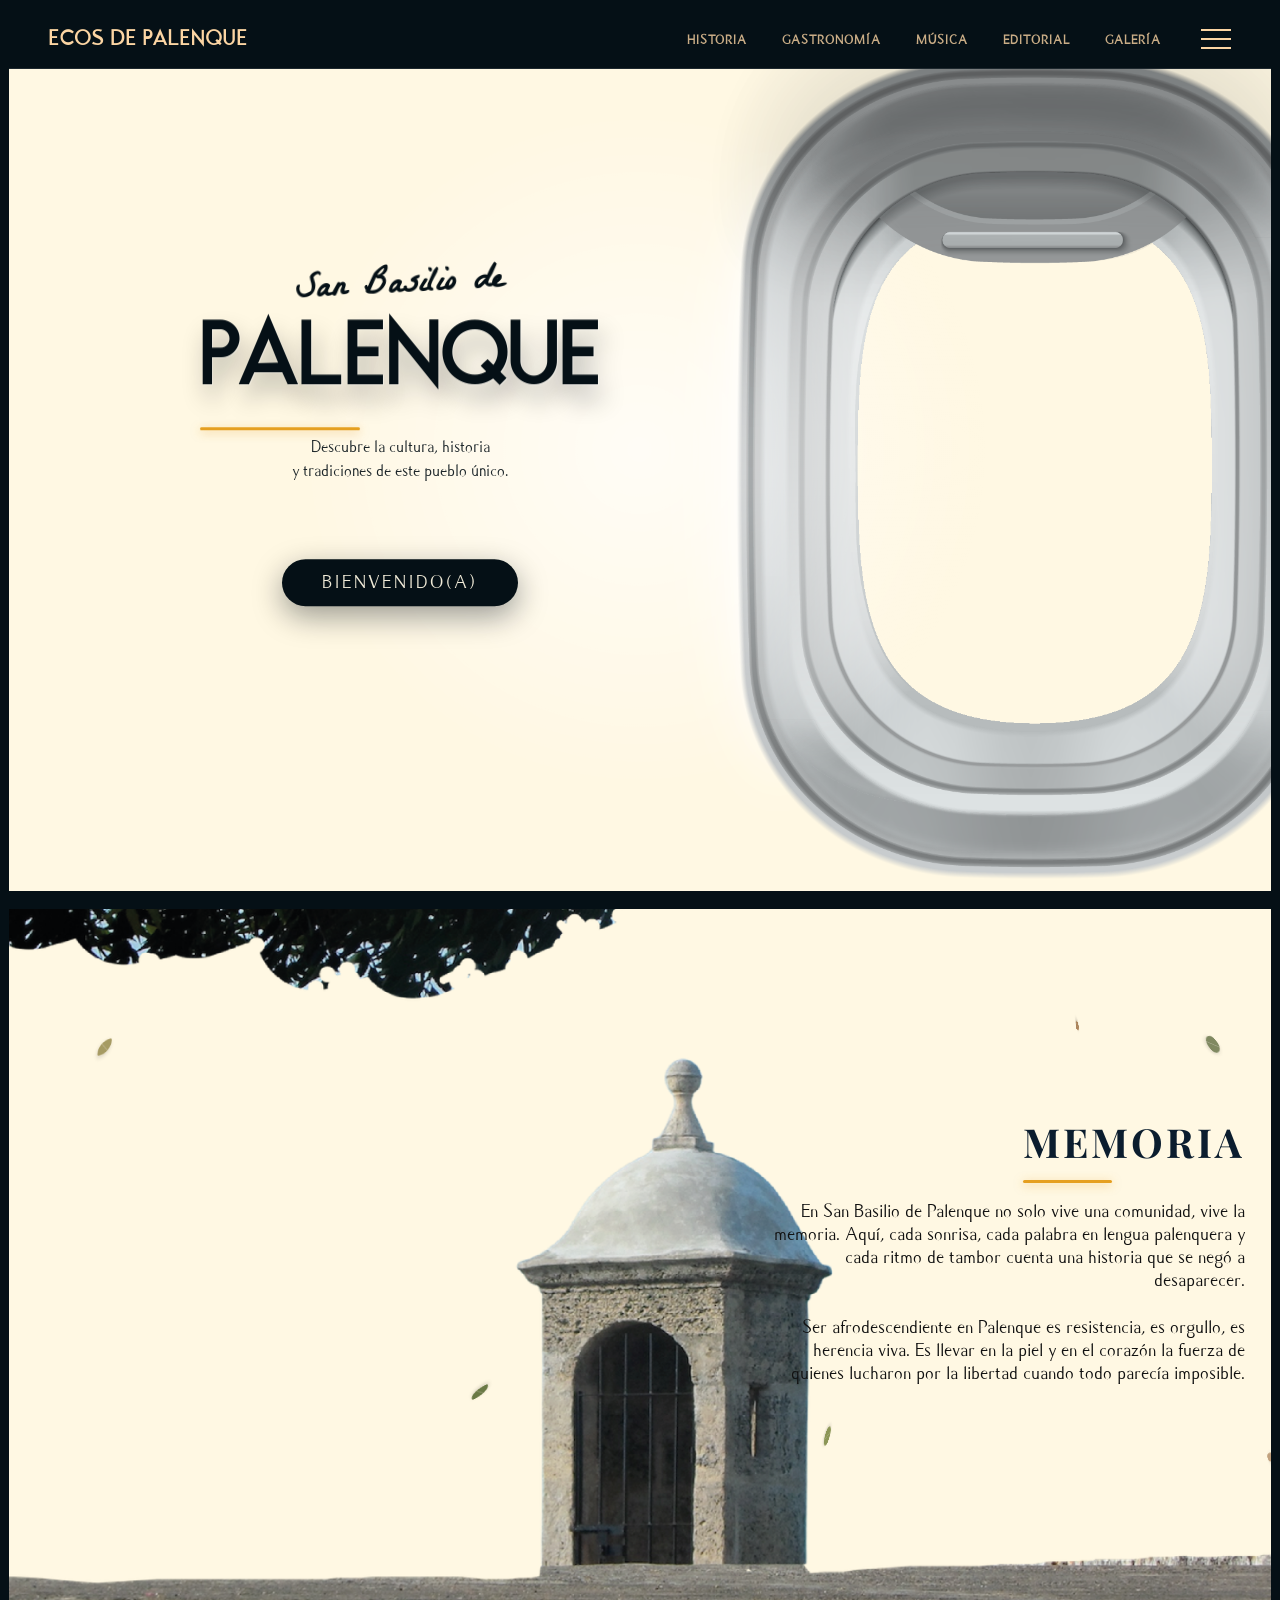
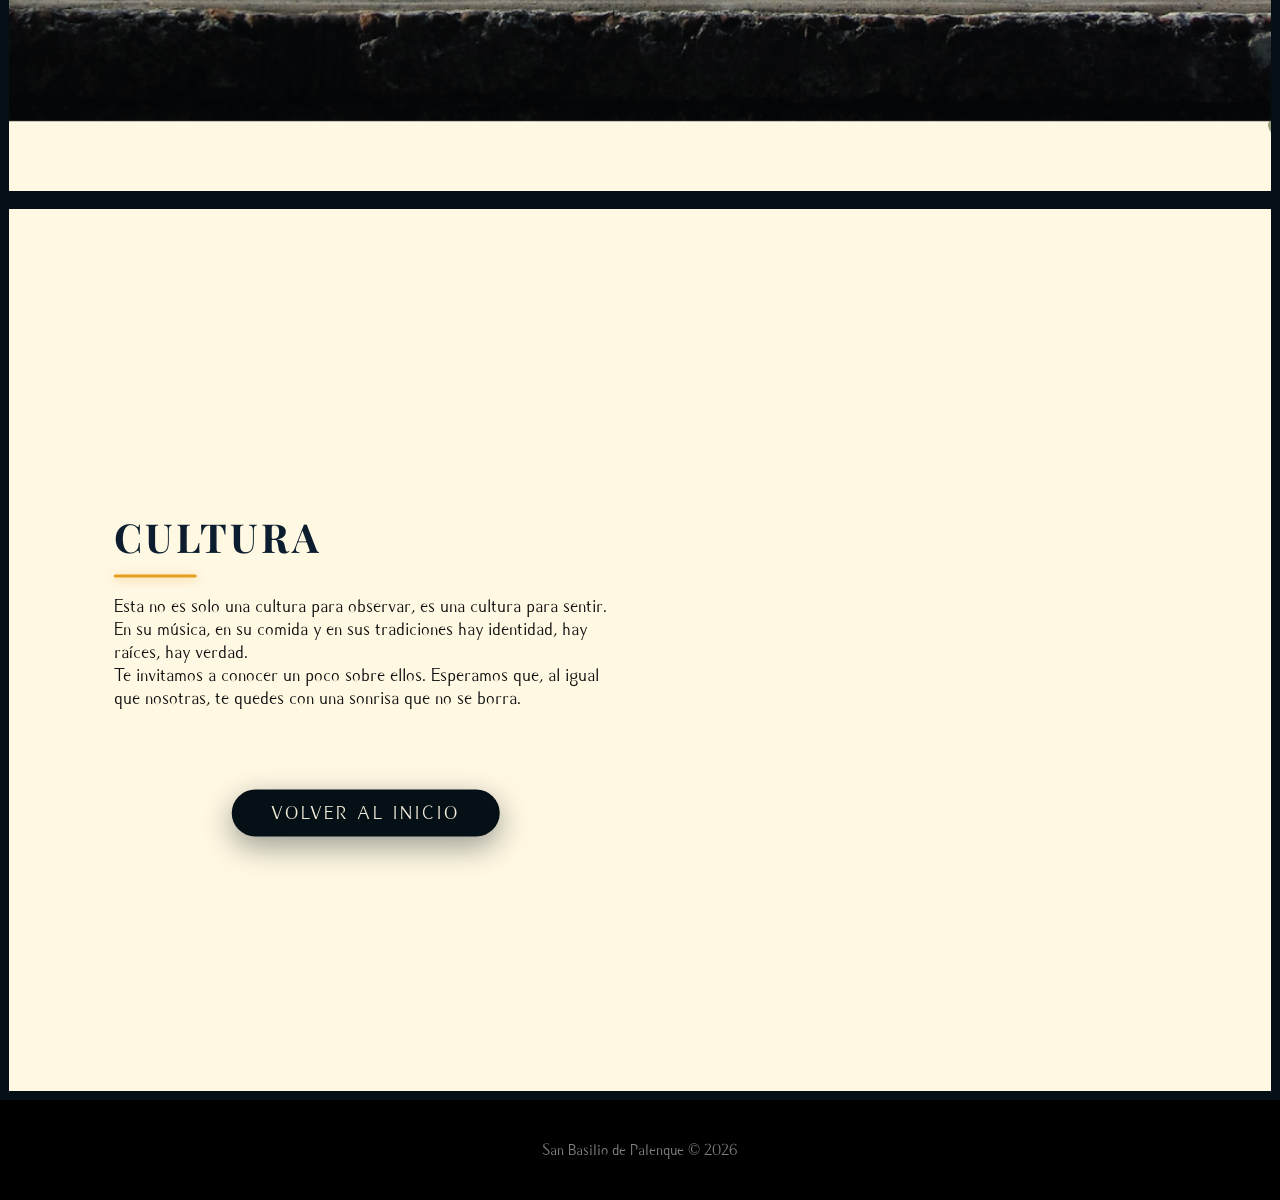
==== commit 19056829: "pagina web para el proyecto final" ====
--- a/2.html
+++ b/2.html
@@ -15,7 +15,7 @@
             <ul>
                 <li><a href="2.html">INICIO</a></li>
                 <li><a href="explora.html">EXPLORAR</a></li>
-                <li><a href="cartografia.html">CARTOGRAFIA</a></li>
+                <li><a href="cartografia.html">CARTOGRAFÍA</a></li>
                 <li><a href="actividades.html">ACTIVIDADES</a></li>
             </ul>
         </nav>
@@ -33,10 +33,10 @@
                     <nav class="nav-desktop">
                         <ul>
                             <li><a href="historia.html">HISTORIA</a></li>
-                            <li><a href="gastronomia.html">GASTRONOMIA</a></li>
-                            <li><a href="musica.html">MUSICA</a></li>
+                            <li><a href="gastronomia.html">GASTRONOMÍA</a></li>
+                            <li><a href="musica.html">MÚSICA</a></li>
                             <li><a href="editorial.html">EDITORIAL</a></li>
-                            <li><a href="galeria.html">GALERIA</a></li>
+                            <li><a href="galeria.html">GALERÍA</a></li>
                         </ul>
                     </nav>
                     <!-- BOTÓN HAMBURGUESA INTEGRADO -->
@@ -49,11 +49,11 @@
             </header>
 
             <div class="layer layer-bg" data-speed="0">
-                <img src="parallax/fondo azul.jpg" alt="Fondo Azul" class="hero-window-pos">
+                <img src="parallax/fondo%20azul.jpg" alt="Fondo Azul" class="hero-window-pos">
             </div>
             
             <div class="layer layer-fg hero-window-layer" data-speed="0">
-                <img src="parallax/avion sin fondo2.png" alt="Ventana Avión" class="hero-window-pos"> 
+                <img src="parallax/avion%20sin%20fondo2.png" alt="Ventana Avión" class="hero-window-pos"> 
                 <div class="light-overlay"></div>
                 <div class="hero-title-container">
                     <h2 class="san-basilio">San Basilio de</h2>
@@ -69,7 +69,7 @@
     <!-- SECCIÓN 2: MEMORIA (ÁRBOL Y GARITA) -->
     <section id="memory-parallax" class="sec-parallax">
         <div class="parallax-container">
-            <div class="layer layer-bg" data-speed="-0.3" style="background-image: url('parallax/fondo azul.jpg');"></div>
+            <div class="layer layer-bg" data-speed="-0.3" style="background-image: url('parallax/fondo%20azul.jpg');"></div>
             <!-- Capa de Memoria Image parallax -->
             <div class="layer layer-fg" data-speed="0.15">
                 <img src="parallax/3.png" alt="Overlay Memoria" class="memory-img-pos">
@@ -88,7 +88,7 @@
     <!-- SECCIÓN 3: CULTURA (IGLESIA) -->
     <section id="culture-parallax" class="sec-parallax">
         <div class="parallax-container">
-            <div class="layer layer-bg" data-speed="-0.3" style="background-image: url('parallax/fondo azul.jpg');"></div>
+            <div class="layer layer-bg" data-speed="-0.3" style="background-image: url('parallax/fondo%20azul.jpg');"></div>
             <!-- CAPA DE LA IGLESIA -->
             <div class="layer layer-fg" data-speed="1.2"> 
                 <img src="parallax/4.png" alt="Church" class="img-full church-img-pos">
